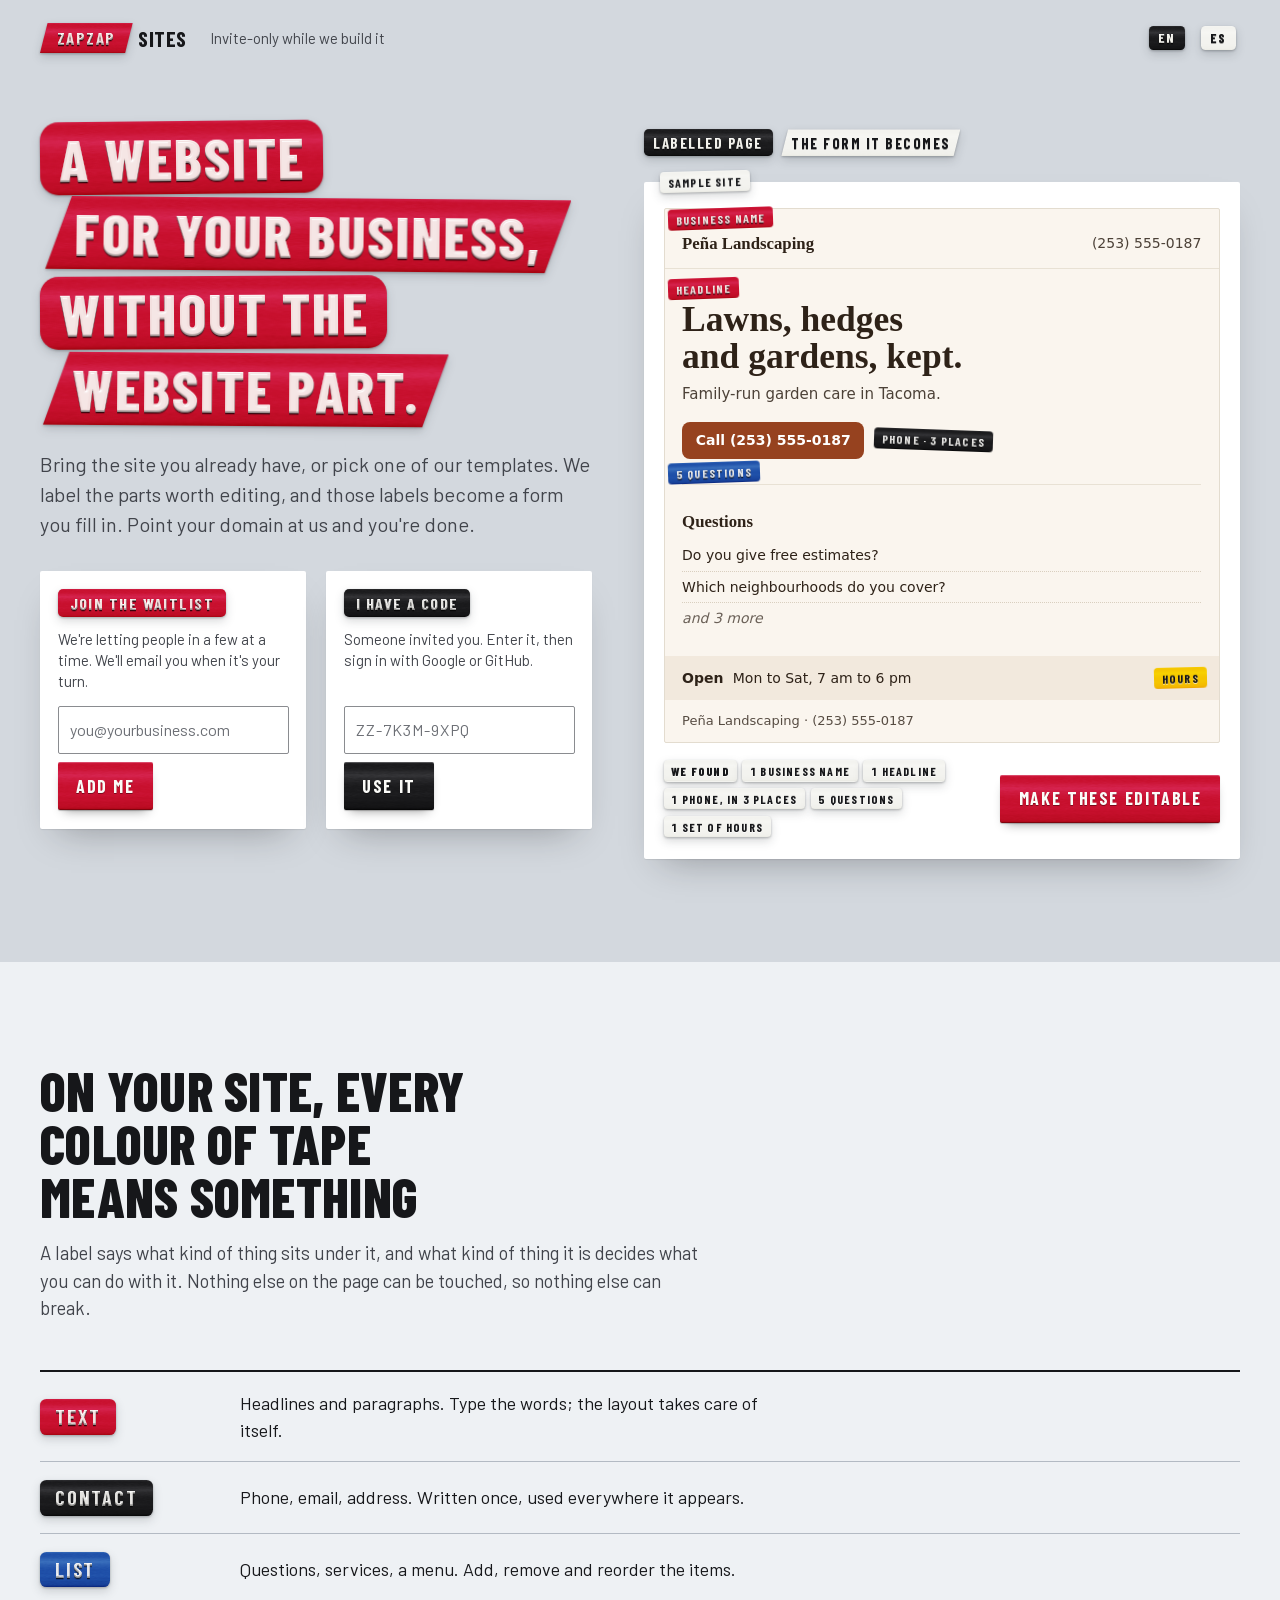
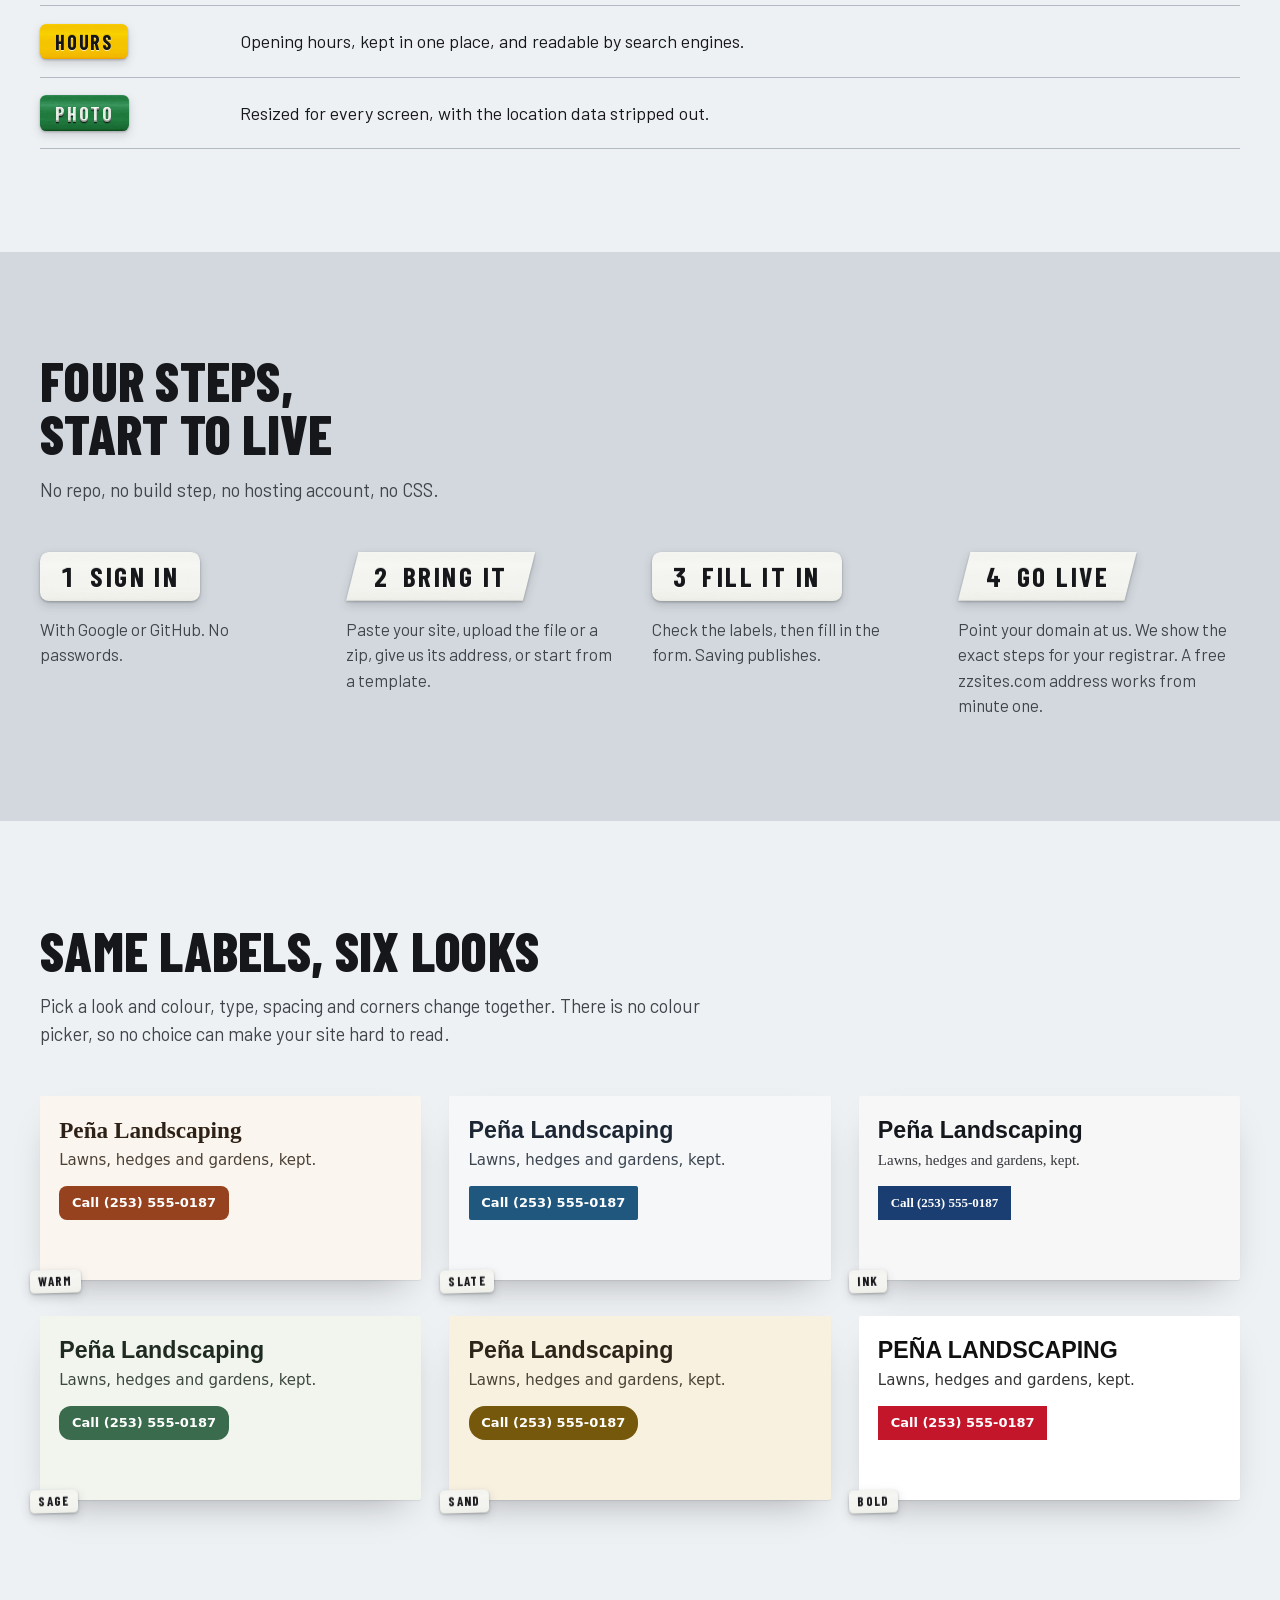
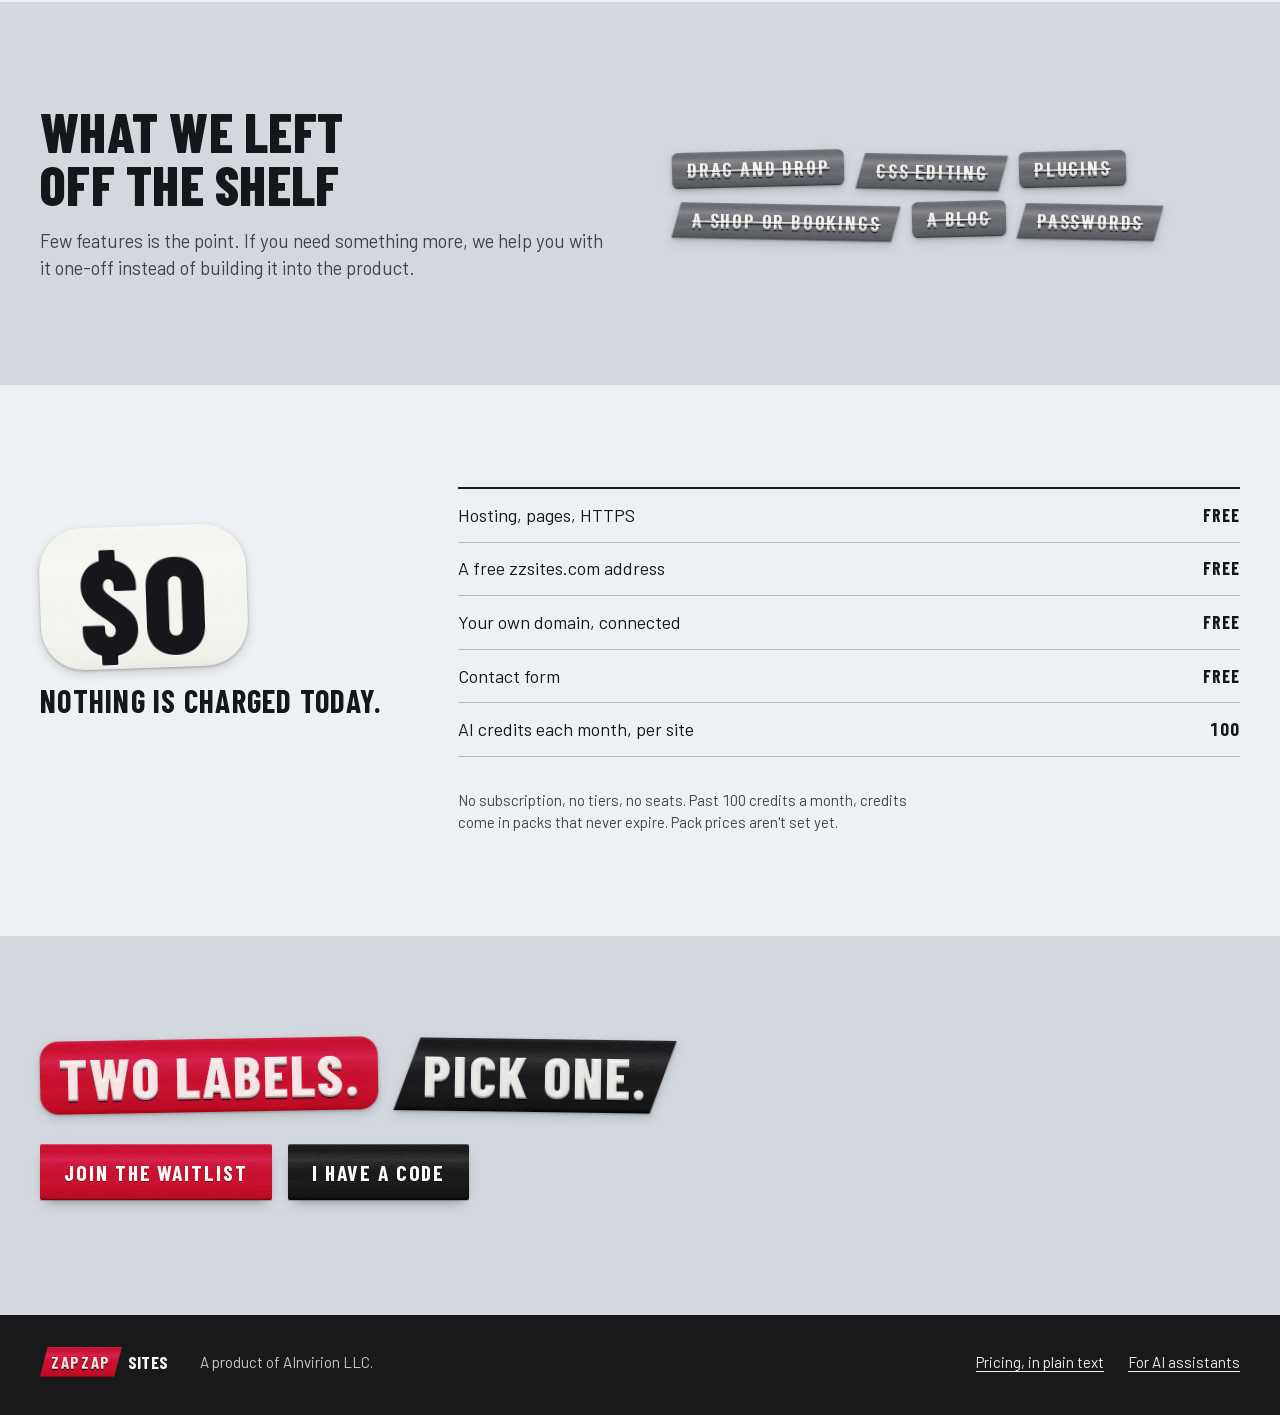
==== mockups/landing/02-labelled/index.html @ fea454f4 "Add ZapZapSites landing mockups and design docs" ====
<!doctype html>
<html lang="en">
<head>
<meta charset="utf-8">
<meta name="viewport" content="width=device-width, initial-scale=1">
<title>ZapZapSites · A website for your business</title>
<meta name="description" content="A dead-simple hosted website builder for small businesses. Bring your site or pick a template; the parts worth editing get a label and become a form. Invite-only while we build it.">
<meta name="theme-color" content="#d3d8de">
<link rel="icon" href="data:image/svg+xml,%3Csvg xmlns='http://www.w3.org/2000/svg' viewBox='0 0 32 32'%3E%3Cpath d='M4 9h26l-3 14H1z' fill='%23C8102E'/%3E%3Cpath d='M8 13h14M8 18h9' stroke='%23fff' stroke-width='2.4'/%3E%3C/svg%3E">
<link rel="preload" href="fonts/barlow-condensed-700.woff2?v=20260923" as="font" type="font/woff2" crossorigin>
<link rel="preload" href="fonts/barlow-400.woff2?v=20260923" as="font" type="font/woff2" crossorigin>
<link rel="stylesheet" href="style.css?v=20260923">
</head>
<body>

<svg width="0" height="0" style="position:absolute" aria-hidden="true" focusable="false">
  <filter id="emboss" x="-10%" y="-30%" width="120%" height="160%" color-interpolation-filters="sRGB">
    <feGaussianBlur in="SourceAlpha" stdDeviation="1" result="soft"/>
    <feSpecularLighting in="soft" surfaceScale="4" specularConstant="1.1" specularExponent="16" lighting-color="#ffffff" result="spec">
      <feDistantLight azimuth="250" elevation="38"/>
    </feSpecularLighting>
    <feComposite in="spec" in2="SourceAlpha" operator="in" result="lit"/>
    <feOffset in="SourceAlpha" dy="-1.6" result="up"/>
    <feComposite in="SourceAlpha" in2="up" operator="out" result="lowEdge"/>
    <feGaussianBlur in="lowEdge" stdDeviation="0.45" result="lowSoft"/>
    <feFlood flood-color="#000000" flood-opacity="0.38"/>
    <feComposite in2="lowSoft" operator="in" result="shade"/>
    <feOffset in="SourceAlpha" dy="1.3" result="down"/>
    <feComposite in="SourceAlpha" in2="down" operator="out" result="topEdge"/>
    <feFlood flood-color="#ffffff" flood-opacity="0.75"/>
    <feComposite in2="topEdge" operator="in" result="rim"/>
    <feOffset in="SourceAlpha" dy="1.4" result="drop"/>
    <feGaussianBlur in="drop" stdDeviation="0.5" result="dropSoft"/>
    <feFlood flood-color="#000000" flood-opacity="0.5"/>
    <feComposite in2="dropSoft" operator="in" result="under"/>
    <feMerge><feMergeNode in="under"/><feMergeNode in="SourceGraphic"/><feMergeNode in="shade"/><feMergeNode in="rim"/><feMergeNode in="lit"/></feMerge>
  </filter>
  <filter id="emboss-sm" x="-10%" y="-30%" width="120%" height="160%" color-interpolation-filters="sRGB">
    <feOffset in="SourceAlpha" dy="-0.8" result="up"/>
    <feComposite in="SourceAlpha" in2="up" operator="out" result="lowEdge"/>
    <feFlood flood-color="#000000" flood-opacity="0.35"/>
    <feComposite in2="lowEdge" operator="in" result="shade"/>
    <feOffset in="SourceAlpha" dy="0.7" result="down"/>
    <feComposite in="SourceAlpha" in2="down" operator="out" result="topEdge"/>
    <feFlood flood-color="#ffffff" flood-opacity="0.7"/>
    <feComposite in2="topEdge" operator="in" result="rim"/>
    <feOffset in="SourceAlpha" dy="0.9" result="drop"/>
    <feFlood flood-color="#000000" flood-opacity="0.45"/>
    <feComposite in2="drop" operator="in" result="under"/>
    <feMerge><feMergeNode in="under"/><feMergeNode in="SourceGraphic"/><feMergeNode in="shade"/><feMergeNode in="rim"/></feMerge>
  </filter>
</svg>

<a class="skip" href="#act" data-i18n="skip">Skip to sign-up</a>

<header class="top">
  <div class="wrap top__in">
    <a class="brand" href="/" aria-label="ZapZapSites, home"><span class="tape tape--red tape--cut brand__tape"><span class="tape__b"><span class="tape__i">ZapZap</span></span></span><span class="brand__rest">Sites</span></a>
    <p class="top__note" data-i18n="topNote">Invite-only while we build it</p>
    <nav class="lang" aria-label="Language">
      <a href="?lang=en" lang="en" data-lang="en" aria-current="true"><span class="tape tape--sm"><span class="tape__b"><span class="tape__i">EN</span></span></span></a>
      <a href="?lang=es" lang="es" data-lang="es"><span class="tape tape--sm"><span class="tape__b"><span class="tape__i">ES</span></span></span></a>
    </nav>
  </div>
</header>

<main>

<!-- ================= First viewport ================= -->
<section class="hero wrap" aria-labelledby="h1">
  <div class="hero__words">
    <h1 id="h1" class="h1" data-i18n-lines="h1">
      <span class="tape tape--red tape--xl"><span class="tape__b"><span class="tape__i">A website</span></span></span>
      <span class="tape tape--red tape--xl tape--cut"><span class="tape__b"><span class="tape__i">for your business,</span></span></span>
      <span class="tape tape--red tape--xl"><span class="tape__b"><span class="tape__i">without the</span></span></span>
      <span class="tape tape--red tape--xl tape--cut"><span class="tape__b"><span class="tape__i">website part.</span></span></span>
    </h1>
    <p class="lede" data-i18n="lede">Bring the site you already have, or pick one of our templates. We label the parts worth editing, and those labels become a form you fill in. Point your domain at us and you're done.</p>

    <div class="act" id="act">
      <form class="act__one" id="waitlist" action="/waitlist" method="post">
        <h2 class="act__h"><span class="tape tape--red"><span class="tape__b"><span class="tape__i" data-i18n="aWait">Join the waitlist</span></span></span></h2>
        <p class="act__p" data-i18n="aWaitP">We're letting people in a few at a time. We'll email you when it's your turn.</p>
        <label class="visually-hidden" for="w-email" data-i18n="email">Email</label>
        <div class="act__row">
          <input id="w-email" name="email" type="email" required autocomplete="email" placeholder="you@yourbusiness.com" data-i18n-ph="phEmail">
          <button type="submit" class="press press--red" data-i18n="aWaitB">Add me</button>
        </div>
        <div class="hp" aria-hidden="true"><label>Website <input name="website" tabindex="-1" autocomplete="off"></label></div>
      </form>

      <form class="act__one" action="/join" method="get">
        <h2 class="act__h"><span class="tape tape--black"><span class="tape__b"><span class="tape__i" data-i18n="aCode">I have a code</span></span></span></h2>
        <p class="act__p" data-i18n="aCodeP">Someone invited you. Enter it, then sign in with Google or GitHub.</p>
        <label class="visually-hidden" for="c-code" data-i18n="code">Invite code</label>
        <div class="act__row">
          <input id="c-code" name="code" required autocomplete="off" autocapitalize="characters" spellcheck="false" placeholder="ZZ-7K3M-9XPQ" pattern="[Zz]{2}-?[A-Za-z0-9]{4}-?[A-Za-z0-9]{4}" class="code-in">
          <button type="submit" class="press press--black" data-i18n="aCodeB">Use it</button>
        </div>
      </form>
    </div>
  </div>

  <!-- the bench: a labelled printout that flips into its form -->
  <div class="bench" aria-labelledby="bench-h">
    <h2 id="bench-h" class="visually-hidden" data-i18n="benchH">A sample site, labelled</h2>

    <input class="view-in" type="radio" name="view" id="v-labels" checked>
    <input class="view-in" type="radio" name="view" id="v-form">
    <div class="switch" role="presentation">
      <label for="v-labels" class="switch__opt"><span class="tape tape--sm"><span class="tape__b"><span class="tape__i" data-i18n="vLabels">Labelled page</span></span></span></label>
      <label for="v-form" class="switch__opt"><span class="tape tape--sm tape--cut"><span class="tape__b"><span class="tape__i" data-i18n="vForm">The form it becomes</span></span></span></label>
    </div>

    <div class="frame">
      <!-- view 1: the printout with tape on it -->
      <div class="print" id="print">
        <span class="tape tape--white tape--sm sheet-tag"><span class="tape__b"><span class="tape__i" data-i18n="sample">Sample site</span></span></span>
        <div class="ps">
          <div class="ps__nav">
            <span class="ps__name lab"><span data-show="name">Peña Landscaping</span><span class="tape tape--red tape--sm lab__t"><span class="tape__b"><span class="tape__i" data-i18n="tName">Business name</span></span></span></span>
            <span class="ps__tel" data-show="phone">(253) 555-0187</span>
          </div>
          <div class="ps__hero">
            <p class="ps__h lab"><span data-show="headline">Lawns, hedges and gardens, kept.</span><span class="tape tape--red tape--sm lab__t"><span class="tape__b"><span class="tape__i" data-i18n="tHeadline">Headline</span></span></span></p>
            <p class="ps__p" data-i18n="psP">Family-run garden care in Tacoma.</p>
            <span class="ps__btn lab"><span data-i18n="psCall">Call</span> <span data-show="phone">(253) 555-0187</span><span class="tape tape--black tape--sm lab__t lab__t--r"><span class="tape__b"><span class="tape__i" data-i18n="tPhone">Phone · 3 places</span></span></span></span>
          </div>
          <div class="ps__faq lab">
            <span class="tape tape--blue tape--sm lab__t"><span class="tape__b"><span class="tape__i" data-i18n="tFaq">5 questions</span></span></span>
            <p class="ps__faqh" data-i18n="psFaqH">Questions</p>
            <ul>
              <li data-i18n="q1">Do you give free estimates?</li>
              <li data-i18n="q2">Which neighbourhoods do you cover?</li>
              <li class="ps__more" data-i18n="qMore">and 3 more</li>
            </ul>
          </div>
          <div class="ps__hours lab">
            <span class="tape tape--yellow tape--sm lab__t"><span class="tape__b"><span class="tape__i" data-i18n="tHours">Hours</span></span></span>
            <span data-i18n="psOpen">Open</span> <span data-show="hours">Mon to Sat, 7 am to 6 pm</span>
          </div>
          <div class="ps__foot"><span data-show="name">Peña Landscaping</span> · <span data-show="phone">(253) 555-0187</span></div>
        </div>

        <div class="found">
          <p class="found__row" aria-label="What we found">
            <span class="tape tape--white tape--sm"><span class="tape__b"><span class="tape__i" data-i18n="fFound">We found</span></span></span>
            <span class="tape tape--white tape--sm"><span class="tape__b"><span class="tape__i" data-i18n="f1">1 business name</span></span></span>
            <span class="tape tape--white tape--sm"><span class="tape__b"><span class="tape__i" data-i18n="f2">1 headline</span></span></span>
            <span class="tape tape--white tape--sm"><span class="tape__b"><span class="tape__i" data-i18n="f3">1 phone, in 3 places</span></span></span>
            <span class="tape tape--white tape--sm"><span class="tape__b"><span class="tape__i" data-i18n="f4">5 questions</span></span></span>
            <span class="tape tape--white tape--sm"><span class="tape__b"><span class="tape__i" data-i18n="f5">1 set of hours</span></span></span>
          </p>
          <label for="v-form" class="press press--red found__go" data-i18n="foundGo">Make these editable</label>
        </div>
      </div>

      <!-- view 2: the same labels, lined up as a form -->
      <div class="form-view" id="form-view">
        <span class="tape tape--white tape--sm sheet-tag"><span class="tape__b"><span class="tape__i" data-i18n="sampleForm">The form, built from the labels</span></span></span>
        <div class="fv">
          <div class="fv__f"><label for="e-name"><span class="tape tape--red tape--sm"><span class="tape__b"><span class="tape__i" data-i18n="tName">Business name</span></span></span></label><input id="e-name" data-field="name" value="Peña Landscaping" maxlength="48"></div>
          <div class="fv__f"><label for="e-headline"><span class="tape tape--red tape--sm"><span class="tape__b"><span class="tape__i" data-i18n="tHeadline">Headline</span></span></span></label><input id="e-headline" data-field="headline" value="Lawns, hedges and gardens, kept." maxlength="80"></div>
          <div class="fv__f"><label for="e-phone"><span class="tape tape--black tape--sm"><span class="tape__b"><span class="tape__i" data-i18n="tPhone">Phone · 3 places</span></span></span></label><input id="e-phone" data-field="phone" value="(253) 555-0187" inputmode="tel" maxlength="24"><p class="fv__hint" data-i18n="hPhone">Change it once; all three places update.</p></div>
          <div class="fv__f"><label for="e-hours"><span class="tape tape--yellow tape--sm"><span class="tape__b"><span class="tape__i" data-i18n="tHours">Hours</span></span></span></label><input id="e-hours" data-field="hours" value="Mon to Sat, 7 am to 6 pm" maxlength="40"></div>
          <div class="fv__f fv__f--list">
            <p class="fv__lh"><span class="tape tape--blue tape--sm"><span class="tape__b"><span class="tape__i" data-i18n="tFaq">5 questions</span></span></span></p>
            <ol class="fv__list">
              <li data-i18n="q1">Do you give free estimates?</li>
              <li data-i18n="q2">Which neighbourhoods do you cover?</li>
              <li data-i18n="q3">Do you haul away green waste?</li>
              <li data-i18n="q4">Can I book a one-off cleanup?</li>
              <li data-i18n="q5">Are you insured?</li>
            </ol>
            <p class="fv__hint" data-i18n="hList">Add, remove or reorder. The layout stays put.</p>
          </div>
          <p class="fv__save"><span class="press press--red press--static" data-i18n="save">Save is publish</span> <span data-i18n="saveNote">Undo is always there.</span></p>
        </div>
      </div>
    </div>
  </div>
</section>

<!-- ================= The colours ================= -->
<section class="band band--paper" aria-labelledby="h-colours">
  <div class="wrap">
    <h2 id="h-colours" class="h2" data-i18n="coloursH">On your site, every colour of tape means something</h2>
    <p class="p2" data-i18n="coloursP">A label says what kind of thing sits under it, and what kind of thing it is decides what you can do with it. Nothing else on the page can be touched, so nothing else can break.</p>
    <ul class="kinds">
      <li class="kind"><span class="tape tape--red"><span class="tape__b"><span class="tape__i" data-i18n="kText">Text</span></span></span><p data-i18n="kTextP">Headlines and paragraphs. Type the words; the layout takes care of itself.</p></li>
      <li class="kind"><span class="tape tape--black"><span class="tape__b"><span class="tape__i" data-i18n="kContact">Contact</span></span></span><p data-i18n="kContactP">Phone, email, address. Written once, used everywhere it appears.</p></li>
      <li class="kind"><span class="tape tape--blue"><span class="tape__b"><span class="tape__i" data-i18n="kList">List</span></span></span><p data-i18n="kListP">Questions, services, a menu. Add, remove and reorder the items.</p></li>
      <li class="kind"><span class="tape tape--yellow"><span class="tape__b"><span class="tape__i" data-i18n="kHours">Hours</span></span></span><p data-i18n="kHoursP">Opening hours, kept in one place, and readable by search engines.</p></li>
      <li class="kind"><span class="tape tape--green"><span class="tape__b"><span class="tape__i" data-i18n="kPhoto">Photo</span></span></span><p data-i18n="kPhotoP">Resized for every screen, with the location data stripped out.</p></li>
    </ul>
  </div>
</section>

<!-- ================= Four steps ================= -->
<section class="band" aria-labelledby="h-steps">
  <div class="wrap">
    <h2 id="h-steps" class="h2" data-i18n="stepsH">Four steps, start to live</h2>
    <p class="p2" data-i18n="stepsP">No repo, no build step, no hosting account, no CSS.</p>
    <ol class="steps">
      <li class="step"><span class="tape tape--white tape--lg"><span class="tape__b"><span class="tape__i"><span class="step__n">1</span> <span data-i18n="s1t">Sign in</span></span></span></span><p data-i18n="s1">With Google or GitHub. No passwords.</p></li>
      <li class="step"><span class="tape tape--white tape--lg tape--cut"><span class="tape__b"><span class="tape__i"><span class="step__n">2</span> <span data-i18n="s2t">Bring it</span></span></span></span><p data-i18n="s2">Paste your site, upload the file or a zip, give us its address, or start from a template.</p></li>
      <li class="step"><span class="tape tape--white tape--lg"><span class="tape__b"><span class="tape__i"><span class="step__n">3</span> <span data-i18n="s3t">Fill it in</span></span></span></span><p data-i18n="s3">Check the labels, then fill in the form. Saving publishes.</p></li>
      <li class="step"><span class="tape tape--white tape--lg tape--cut"><span class="tape__b"><span class="tape__i"><span class="step__n">4</span> <span data-i18n="s4t">Go live</span></span></span></span><p data-i18n="s4">Point your domain at us. We show the exact steps for your registrar. A free zzsites.com address works from minute one.</p></li>
    </ol>
  </div>
</section>

<!-- ================= Six looks ================= -->
<section class="band band--paper" aria-labelledby="h-looks">
  <div class="wrap">
    <h2 id="h-looks" class="h2" data-i18n="looksH">Same labels, six looks</h2>
    <p class="p2" data-i18n="looksP">Pick a look and colour, type, spacing and corners change together. There is no colour picker, so no choice can make your site hard to read.</p>
    <ul class="looks">
      <li class="look"><div class="mini site--warm"><p class="mini__h" data-show="name">Peña Landscaping</p><p class="mini__p" data-show="headline">Lawns, hedges and gardens, kept.</p><span class="mini__btn"><span data-i18n="psCall">Call</span> <span data-show="phone">(253) 555-0187</span></span></div><span class="tape tape--white tape--sm look__t"><span class="tape__b"><span class="tape__i">Warm</span></span></span></li>
      <li class="look"><div class="mini site--slate"><p class="mini__h" data-show="name">Peña Landscaping</p><p class="mini__p" data-show="headline">Lawns, hedges and gardens, kept.</p><span class="mini__btn"><span data-i18n="psCall">Call</span> <span data-show="phone">(253) 555-0187</span></span></div><span class="tape tape--white tape--sm look__t"><span class="tape__b"><span class="tape__i">Slate</span></span></span></li>
      <li class="look"><div class="mini site--ink"><p class="mini__h" data-show="name">Peña Landscaping</p><p class="mini__p" data-show="headline">Lawns, hedges and gardens, kept.</p><span class="mini__btn"><span data-i18n="psCall">Call</span> <span data-show="phone">(253) 555-0187</span></span></div><span class="tape tape--white tape--sm look__t"><span class="tape__b"><span class="tape__i">Ink</span></span></span></li>
      <li class="look"><div class="mini site--sage"><p class="mini__h" data-show="name">Peña Landscaping</p><p class="mini__p" data-show="headline">Lawns, hedges and gardens, kept.</p><span class="mini__btn"><span data-i18n="psCall">Call</span> <span data-show="phone">(253) 555-0187</span></span></div><span class="tape tape--white tape--sm look__t"><span class="tape__b"><span class="tape__i">Sage</span></span></span></li>
      <li class="look"><div class="mini site--sand"><p class="mini__h" data-show="name">Peña Landscaping</p><p class="mini__p" data-show="headline">Lawns, hedges and gardens, kept.</p><span class="mini__btn"><span data-i18n="psCall">Call</span> <span data-show="phone">(253) 555-0187</span></span></div><span class="tape tape--white tape--sm look__t"><span class="tape__b"><span class="tape__i">Sand</span></span></span></li>
      <li class="look"><div class="mini site--bold"><p class="mini__h" data-show="name">Peña Landscaping</p><p class="mini__p" data-show="headline">Lawns, hedges and gardens, kept.</p><span class="mini__btn"><span data-i18n="psCall">Call</span> <span data-show="phone">(253) 555-0187</span></span></div><span class="tape tape--white tape--sm look__t"><span class="tape__b"><span class="tape__i">Bold</span></span></span></li>
    </ul>
  </div>
</section>

<!-- ================= Left off ================= -->
<section class="band" aria-labelledby="h-off">
  <div class="wrap off">
    <div>
      <h2 id="h-off" class="h2" data-i18n="offH">What we left off the shelf</h2>
      <p class="p2" data-i18n="offP">Few features is the point. If you need something more, we help you with it one-off instead of building it into the product.</p>
    </div>
    <ul class="peeled" aria-label="Not included">
      <li><span class="tape tape--dull"><span class="tape__b"><span class="tape__i" data-i18n="o1">Drag and drop</span></span></span></li>
      <li><span class="tape tape--dull tape--cut"><span class="tape__b"><span class="tape__i" data-i18n="o2">CSS editing</span></span></span></li>
      <li><span class="tape tape--dull"><span class="tape__b"><span class="tape__i" data-i18n="o3">Plugins</span></span></span></li>
      <li><span class="tape tape--dull tape--cut"><span class="tape__b"><span class="tape__i" data-i18n="o4">A shop or bookings</span></span></span></li>
      <li><span class="tape tape--dull"><span class="tape__b"><span class="tape__i" data-i18n="o5">A blog</span></span></span></li>
      <li><span class="tape tape--dull tape--cut"><span class="tape__b"><span class="tape__i" data-i18n="o6">Passwords</span></span></span></li>
    </ul>
  </div>
</section>

<!-- ================= Price ================= -->
<section class="band band--paper" aria-labelledby="h-price">
  <div class="wrap price">
    <div class="price__tag">
      <h2 id="h-price" class="visually-hidden" data-i18n="priceH">Price</h2>
      <span class="tape tape--white tape--price"><span class="tape__b"><span class="tape__i">$0</span></span></span>
      <p class="price__lead" data-i18n="priceLead">Nothing is charged today.</p>
    </div>
    <dl class="price__list">
      <div><dt data-i18n="pr1">Hosting, pages, HTTPS</dt><dd data-i18n="free">Free</dd></div>
      <div><dt data-i18n="pr2">A free zzsites.com address</dt><dd data-i18n="free">Free</dd></div>
      <div><dt data-i18n="pr3">Your own domain, connected</dt><dd data-i18n="free">Free</dd></div>
      <div><dt data-i18n="pr4">Contact form</dt><dd data-i18n="free">Free</dd></div>
      <div><dt data-i18n="pr5">AI credits each month, per site</dt><dd>100</dd></div>
    </dl>
    <p class="price__fine" data-i18n="priceFine">No subscription, no tiers, no seats. Past 100 credits a month, credits come in packs that never expire. Pack prices aren't set yet.</p>
  </div>
</section>

<!-- ================= Close ================= -->
<section class="band close" aria-labelledby="h-close">
  <div class="wrap">
    <h2 id="h-close" class="close__h" data-i18n-lines="closeH"><span class="tape tape--red tape--xl"><span class="tape__b"><span class="tape__i">Two labels.</span></span></span> <span class="tape tape--black tape--xl tape--cut"><span class="tape__b"><span class="tape__i">Pick one.</span></span></span></h2>
    <p class="close__links">
      <a class="press press--red" href="#w-email" data-i18n="aWait">Join the waitlist</a>
      <a class="press press--black" href="#c-code" data-i18n="aCode">I have a code</a>
    </p>
  </div>
</section>

</main>

<footer class="foot">
  <div class="wrap foot__in">
    <p class="brand brand--foot"><span class="tape tape--red tape--cut tape--sm brand__tape"><span class="tape__b"><span class="tape__i">ZapZap</span></span></span><span class="brand__rest">Sites</span></p>
    <p data-i18n="foot">A product of AInvirion LLC.</p>
    <p class="foot__links"><a href="/pricing.md" data-i18n="fPricing">Pricing, in plain text</a><a href="/llms.txt" data-i18n="fLlms">For AI assistants</a></p>
  </div>
</footer>

<script src="app.js?v=20260923" defer></script>
</body>
</html>
---- mockups/landing/02-labelled/style.css ----
/* ZapZapSites landing, mockup 02: Labelled. */

@font-face { font-family: "Barlow"; src: url("fonts/barlow-400.woff2?v=20260923") format("woff2"); font-weight: 400; font-display: swap; }
@font-face { font-family: "Barlow"; src: url("fonts/barlow-500.woff2?v=20260923") format("woff2"); font-weight: 500; font-display: swap; }
@font-face { font-family: "Barlow"; src: url("fonts/barlow-600.woff2?v=20260923") format("woff2"); font-weight: 600; font-display: swap; }
@font-face { font-family: "Barlow"; src: url("fonts/barlow-700.woff2?v=20260923") format("woff2"); font-weight: 700; font-display: swap; }
@font-face { font-family: "Barlow Condensed"; src: url("fonts/barlow-condensed-600.woff2?v=20260923") format("woff2"); font-weight: 600; font-display: swap; }
@font-face { font-family: "Barlow Condensed"; src: url("fonts/barlow-condensed-700.woff2?v=20260923") format("woff2"); font-weight: 700; font-display: swap; }
@font-face { font-family: "Barlow Condensed"; src: url("fonts/barlow-condensed-800.woff2?v=20260923") format("woff2"); font-weight: 800; font-display: swap; }

:root {
  /* the bench and the paper */
  --bench: #d3d8de;
  --bench-2: #c8ced6;
  --paper: #ffffff;
  --ink: #16171a;
  --ink-2: #41444b;
  --ink-3: #5c6068;
  --rule: #b3bac3;

  /* tape: the colour is the region type */
  --t-red: #c8102e;
  --t-black: #1a1a1c;
  --t-blue: #1e4fa8;
  --t-green: #1f7a3e;
  --t-yellow: #f5c400;
  --t-dull: #686a6f;
  --t-white: #f3f3ef;

  --read: "Barlow", "Helvetica Neue", Arial, sans-serif;
  --tape-font: "Barlow Condensed", "Arial Narrow", "Helvetica Neue", sans-serif;

  --gutter: clamp(1rem, 3.2vw, 2.5rem);
  --max: 80rem;
  --ease: cubic-bezier(.16, 1, .3, 1);

  --lift: 0 1px 1px rgba(22, 23, 26, .08), 0 18px 36px -18px rgba(22, 23, 26, .35);
}

*, *::before, *::after { box-sizing: border-box; }
html { -webkit-text-size-adjust: 100%; scroll-behavior: smooth; scroll-padding-top: 1rem; }
body {
  margin: 0; background: var(--bench); color: var(--ink);
  font-family: var(--read); font-size: 1.0625rem; line-height: 1.5;
  font-variant-numeric: tabular-nums; -webkit-font-smoothing: antialiased;
}
h1, h2, h3, p, ul, ol, dl, dd { margin: 0; }
ul, ol { padding: 0; list-style: none; }
a { color: var(--t-blue); text-underline-offset: .2em; }
::selection { background: var(--t-red); color: #fff; }
:focus-visible { outline: 3px solid var(--t-blue); outline-offset: 3px; }
input, button { font: inherit; color: inherit; }

.visually-hidden, .hp {
  position: absolute !important; width: 1px; height: 1px; overflow: hidden;
  clip: rect(0 0 0 0); clip-path: inset(50%); white-space: nowrap;
}
.skip { position: absolute; left: 1rem; top: -4rem; z-index: 10; background: var(--t-black); color: #fff; padding: .6rem 1rem; }
.skip:focus { top: 1rem; }
.wrap { max-width: var(--max); margin: 0 auto; padding: 0 var(--gutter); }

/* ---------------- the tape ----------------
   .tape carries the shadow (so an angled cut keeps its depth),
   .tape__b is the vinyl body, .tape__i the raised lettering. */
.tape {
  --t: var(--t-red);
  --t-ink: #f3f2ec;
  --t-ink: color-mix(in srgb, var(--t) 10%, #f8f7f3);
  display: inline-block; vertical-align: middle;
  font-family: var(--tape-font); font-weight: 700;
  text-transform: uppercase; letter-spacing: .09em; line-height: 1;
  white-space: nowrap;
  filter: drop-shadow(0 1px 1px rgba(20, 24, 30, .28)) drop-shadow(0 4px 5px rgba(20, 24, 30, .16));
}
.tape__b {
  display: block;
  padding: .42em .75em .36em;
  background-color: var(--t);
  background-image: url("img/tape.png?v=20260923");
  background-size: auto 100%;
  background-repeat: repeat-x;
  background-blend-mode: soft-light;
  border-radius: .32em;             /* the rounded cutter */
}
.tape__i {
  display: inline-block; color: var(--t-ink);
  text-shadow: 0 1px 0 rgba(0, 0, 0, .35);  /* fallback relief where SVG filters on HTML are unsupported */
  filter: url("#emboss");
}
.tape--cut .tape__b { border-radius: 0; clip-path: polygon(.45em 0, 100% 0, calc(100% - .45em) 100%, 0 100%); padding-left: 1em; padding-right: 1em; }
.tape--red { --t: var(--t-red); }
.tape--black { --t: var(--t-black); }
.tape--blue { --t: var(--t-blue); }
.tape--green { --t: var(--t-green); }
.tape--yellow { --t: var(--t-yellow); --t-ink: #141414; }
.tape--white { --t: var(--t-white); --t-ink: #16171a; }
.tape--sm .tape__i { filter: url("#emboss-sm"); }
.tape--yellow .tape__i, .tape--white .tape__i { filter: none; text-shadow: 0 1px 0 rgba(255, 255, 255, .7), 0 -1px 0 rgba(0, 0, 0, .12); }
.lang a .tape .tape__i { filter: none; }
.lang a[aria-current="true"] .tape .tape__i, .switch__opt .tape .tape__i { filter: url("#emboss-sm"); }
.switch__opt .tape--white .tape__i { filter: none; }
.tape--dull { --t: var(--t-dull); --t-ink: #f2f2ef; }
.tape--sm { font-size: .75rem; letter-spacing: .1em; }
.tape--sm .tape__b { padding: .42em .65em .36em; }
.tape--lg { font-size: clamp(1.25rem, 1rem + .9vw, 1.75rem); }
.tape--xl { font-size: clamp(2rem, .9rem + 3.4vw, 3.9rem); font-weight: 800; letter-spacing: .035em; }
.tape--xl .tape__b { padding: .16em .32em .1em; }
.tape--xl.tape--cut .tape__b { padding-left: .5em; padding-right: .5em; }

/* pressing inverts the tape: one rule per state */
.press {
  display: inline-flex; align-items: center; justify-content: center; gap: .5em;
  min-height: 3rem; padding: .55rem 1.15rem;
  border: 0; border-radius: 2px; cursor: pointer; text-decoration: none;
  font-family: var(--tape-font); font-weight: 700; font-size: 1.125rem;
  text-transform: uppercase; letter-spacing: .09em;
  color: #fbfbf8; text-shadow: 0 1px 0 rgba(0, 0, 0, .38);
  box-shadow: inset 0 1px 0 rgba(255, 255, 255, .2), inset 0 -1px 0 rgba(0, 0, 0, .25), 0 1px 1px rgba(0, 0, 0, .22), 0 6px 12px -6px rgba(0, 0, 0, .45);
  transition: transform .15s var(--ease), box-shadow .15s var(--ease), background-color .15s var(--ease), color .15s var(--ease);
}
.press { background-image: url("img/tape.png?v=20260923"); background-size: auto 100%; background-blend-mode: soft-light; }
.press--red { background-color: var(--t-red); }
.press--black { background-color: var(--t-black); }
.press:hover { transform: translateY(-1px); box-shadow: inset 0 1px 0 rgba(255, 255, 255, .2), inset 0 -1px 0 rgba(0, 0, 0, .25), 0 1px 1px rgba(0, 0, 0, .22), 0 10px 16px -8px rgba(0, 0, 0, .5); }
.press:active { transform: translateY(1px); background-color: var(--t-white); color: var(--ink); text-shadow: none; }
.press:active.press--red { color: var(--t-red); }
.press[disabled] { background-color: var(--t-dull); cursor: progress; transform: none; }
.press--static { cursor: default; min-height: 0; padding: .4rem .8rem; font-size: .875rem; }
.press--static:hover { transform: none; }

/* ---------------- header ---------------- */
.top { padding: 1rem 0; }
.top__in { display: flex; align-items: center; gap: 1.5rem; }
.brand { display: inline-flex; align-items: center; gap: .35rem; text-decoration: none; color: var(--ink); }
.brand__tape { font-size: 1.05rem; }
.brand__rest { font-family: var(--tape-font); font-weight: 700; font-size: 1.35rem; letter-spacing: .02em; text-transform: uppercase; }
.top__note { flex: 1; color: var(--ink-2); font-size: .9375rem; }
.lang { display: flex; gap: .45rem; }
.lang a { display: inline-grid; place-items: center; min-width: 2.75rem; min-height: 2.75rem; text-decoration: none; border-radius: 3px; }
.lang a .tape { --t: var(--t-white); --t-ink: var(--ink); font-size: .875rem; transition: transform .15s var(--ease); }
.lang a[aria-current="true"] .tape { --t: var(--t-black); --t-ink: #f3f2ec; }
.lang a:hover .tape { transform: translateY(-1px); }
.lang a:active .tape { --t: var(--t-black); --t-ink: #f3f2ec; }
.lang a[aria-current="true"]:active .tape { --t: var(--t-white); --t-ink: var(--ink); }

/* ---------------- hero ---------------- */
.hero {
  display: grid; grid-template-columns: minmax(0, 1fr) minmax(0, 1.08fr);
  gap: clamp(2rem, 4vw, 4rem); align-items: start;
  padding-top: clamp(1.5rem, 3.5vw, 3rem); padding-bottom: clamp(4rem, 8vw, 7rem);
}
.h1 { display: flex; flex-direction: column; align-items: flex-start; gap: .28rem; }
.h1 .tape:nth-child(1) { transform: rotate(-.6deg); }
.h1 .tape:nth-child(2) { transform: rotate(.5deg) translateX(.35rem); }
.h1 .tape:nth-child(3) { transform: rotate(-.3deg); }
.h1 .tape:nth-child(4) { transform: rotate(.4deg) translateX(.2rem); }
.lede { margin-top: 1.5rem; max-width: 46ch; color: var(--ink-2); font-size: clamp(1.0625rem, 1rem + .3vw, 1.25rem); }

.act { margin-top: 2rem; display: grid; grid-template-columns: 1fr 1fr; gap: 1.25rem; }
.act__one { background: var(--paper); padding: 1.1rem 1.1rem 1.2rem; border-radius: 2px; box-shadow: var(--lift); display: flex; flex-direction: column; }
.act__h { font-size: 1rem; line-height: 1; }
.act__p { margin-top: .7rem; color: var(--ink-2); font-size: .9375rem; line-height: 1.4; flex: 1; }
.act__row { margin-top: .9rem; display: flex; flex-wrap: wrap; gap: .5rem; }
.act__row input {
  flex: 1 1 9rem; min-width: 0; min-height: 3rem; padding: .5rem .7rem;
  border: 1.5px solid #8a8c90; border-radius: 2px; background: #fff; font-size: 1rem;
}
.act__row input::placeholder { color: #6b6e74; }
.act__row input:hover { border-color: var(--ink); }
.act__row input:focus { outline: 3px solid var(--t-blue); outline-offset: 1px; border-color: var(--ink); }
.act__row input:user-invalid { border-color: var(--t-red); }
.act__row .press { flex: none; }
.code-in { text-transform: uppercase; letter-spacing: .06em; }
.code-in::placeholder { text-transform: none; }

/* the bench */
.bench { position: relative; }
.view-in { position: absolute; opacity: 0; pointer-events: none; width: 1px; height: 1px; }
.switch { display: flex; gap: .55rem; margin-bottom: 1.1rem; flex-wrap: wrap; align-items: center; }
.switch__opt { cursor: pointer; user-select: none; min-height: 2.75rem; display: inline-flex; align-items: center; border-radius: 3px; }
.switch__opt .tape { --t: var(--t-white); --t-ink: var(--ink); font-size: .9375rem; transition: transform .15s var(--ease); }
.switch__opt .tape .tape__i { filter: none; }
#v-labels:checked ~ .switch [for="v-labels"] .tape__i, #v-form:checked ~ .switch [for="v-form"] .tape__i { filter: url("#emboss-sm"); }
.switch__opt:hover .tape { transform: translateY(-1px); }
.switch__opt:active .tape { --t: var(--t-black); --t-ink: #f3f2ec; }
#v-labels:checked ~ .switch [for="v-labels"] .tape,
#v-form:checked ~ .switch [for="v-form"] .tape { --t: var(--t-black); --t-ink: #f3f2ec; }
#v-labels:focus-visible ~ .switch [for="v-labels"],
#v-form:focus-visible ~ .switch [for="v-form"] { outline: 3px solid var(--t-blue); outline-offset: 3px; }

.frame { position: relative; }
.form-view { display: none; }
#v-form:checked ~ .frame .print { display: none; }
#v-form:checked ~ .frame .form-view { display: block; }

.print, .form-view {
  background: var(--paper); border-radius: 2px; box-shadow: var(--lift);
  padding: 1.1rem 1.25rem 1.4rem;
  view-transition-name: bench-sheet;
}
.sheet-tag { position: absolute; top: -.7rem; left: 1rem; transform: rotate(-1.5deg); z-index: 3; }
.print, .form-view { position: relative; padding-top: 1.6rem !important; }

/* a label sticks to the region it names */
.lab { position: relative; }
.lab__t { position: absolute; left: -.9rem; top: -1.45rem; transform: rotate(-2deg); z-index: 2; }
.lab__t--r { left: calc(100% + .6rem); right: auto; top: 50%; transform: translateY(-50%) rotate(2deg); }

/* the sample site: rendered in the Warm theme */
.ps {
  --s-ink: #2e2218; --s-paper: #faf5ee; --s-accent: #96421f;
  background: var(--s-paper); color: var(--s-ink);
  border: 1px solid #e3dccf; border-radius: 2px; font-family: system-ui, -apple-system, "Segoe UI", Roboto, sans-serif;
}
.ps__nav { display: flex; justify-content: space-between; align-items: center; gap: 1rem; padding: 1.4rem 1.1rem .7rem; border-bottom: 1px solid #e8e1d4; font-size: .875rem; }
.ps__name { font-family: "Iowan Old Style", "Palatino Linotype", Palatino, Georgia, serif; font-weight: 700; font-size: 1.05rem; }
.ps__tel { opacity: .85; }
.ps__hero { padding: 2rem 1.1rem 1.2rem; }
.ps__h { font-family: "Iowan Old Style", "Palatino Linotype", Palatino, Georgia, serif; font-weight: 700; font-size: clamp(1.6rem, 1.1rem + 1.4vw, 2.3rem); line-height: 1.05; max-width: 16ch; }
.ps__p { margin-top: .5rem; font-size: .9375rem; opacity: .85; }
.ps__btn { display: inline-block; margin-top: 1rem; background: var(--s-accent); color: #fff; border-radius: .5rem; padding: .5rem .85rem; font-size: .875rem; font-weight: 600; }
.ps__faq { margin: .4rem 1.1rem 0; padding: 1.5rem 0 .8rem; border-top: 1px solid #e8e1d4; }
.ps__faqh { font-family: "Iowan Old Style", Palatino, Georgia, serif; font-weight: 700; font-size: 1.05rem; margin-bottom: .35rem; }
.ps__faq li { font-size: .875rem; padding: .3rem 0; border-bottom: 1px dotted #d9cfbf; }
.ps__faq .ps__more { border-bottom: 0; opacity: .7; font-style: italic; }
.ps__hours { background: #f2e9dd; padding: .7rem 1.1rem; font-size: .875rem; margin-top: .6rem; }
.ps__hours .lab__t { left: auto; right: .8rem; top: 50%; transform: translateY(-50%) rotate(-1.5deg); }
.ps__hours > span:nth-child(2) { font-weight: 700; margin-right: .3rem; }
.ps__foot { padding: .7rem 1.1rem; font-size: .8125rem; opacity: .8; }

/* the label maker's printout of what it found */
.found { margin-top: 1.1rem; display: flex; flex-wrap: wrap; align-items: center; justify-content: space-between; gap: .9rem 1rem; }
.found__row { display: flex; flex-wrap: wrap; gap: .4rem .35rem; flex: 1 1 18rem; }
.found__row .tape:first-child .tape__i { font-weight: 800; }
.found__go { flex: none; }

/* the form view */
.fv { display: grid; gap: 1.05rem; }
.fv__f { display: grid; gap: .4rem; }
.fv__f input {
  min-height: 2.9rem; padding: .5rem .7rem; border: 1.5px solid #8a8c90; border-radius: 2px; font-size: 1.0625rem; width: 100%;
}
.fv__f input:focus { outline: 3px solid var(--t-blue); outline-offset: 1px; border-color: var(--ink); }
.fv__hint { font-size: .875rem; color: var(--ink-3); }
.fv__list { counter-reset: q; border: 1.5px solid #8a8c90; border-radius: 2px; }
.fv__list li { counter-increment: q; display: flex; gap: .7rem; padding: .5rem .7rem; border-bottom: 1px solid #e3e4df; font-size: .9688rem; }
.fv__list li:last-child { border-bottom: 0; }
.fv__list li::before { content: counter(q); font-family: var(--tape-font); font-weight: 700; color: var(--t-blue); min-width: 1rem; }
.fv__save { display: flex; align-items: center; gap: .8rem; flex-wrap: wrap; color: var(--ink-2); font-size: .9375rem; }

/* ---------------- bands ---------------- */
.band { padding: clamp(4rem, 8vw, 6.5rem) 0; }
.band--paper { background: #eef1f4; }
.h2 {
  font-family: var(--tape-font); font-weight: 800; text-transform: uppercase;
  font-size: clamp(2rem, 1.2rem + 2.8vw, 3.5rem); line-height: .96; letter-spacing: .005em; max-width: 22ch; text-wrap: balance;
}
.p2 { margin-top: 1rem; max-width: 60ch; color: var(--ink-2); font-size: clamp(1.0625rem, 1rem + .2vw, 1.1875rem); }

.kinds { margin-top: clamp(2rem, 4vw, 3rem); border-top: 2px solid var(--ink); }
.kind { display: grid; grid-template-columns: 11rem 1fr; gap: 1.5rem; align-items: center; padding: 1.1rem 0; border-bottom: 1px solid var(--rule); }
.kind .tape { font-size: 1.25rem; justify-self: start; }
.kind p { font-size: 1.125rem; max-width: 52ch; }

.steps { margin-top: clamp(2rem, 4vw, 3rem); display: grid; grid-template-columns: repeat(4, minmax(0, 1fr)); gap: 2rem 1.5rem; }
.step p { margin-top: 1rem; color: var(--ink-2); max-width: 30ch; }
.step__n { margin-right: .2em; }

.looks { margin-top: clamp(2rem, 4vw, 3rem); display: grid; grid-template-columns: repeat(3, minmax(0, 1fr)); gap: 2.25rem 1.75rem; }
.look { position: relative; }
.look__t { position: absolute; left: -.6rem; bottom: -.8rem; transform: rotate(-1.5deg); font-size: .8125rem; }
.mini {
  --s-ink: #2e2218; --s-paper: #faf5ee; --s-accent: #96421f; --s-r: .5rem;
  --s-display: "Iowan Old Style", "Palatino Linotype", Palatino, Georgia, serif;
  --s-body: system-ui, -apple-system, "Segoe UI", Roboto, sans-serif;
  background: var(--s-paper); color: var(--s-ink); font-family: var(--s-body);
  padding: 1.4rem 1.2rem 1.6rem; min-height: 11.5rem; border-radius: 2px; box-shadow: var(--lift);
}
.site--slate { --s-ink: #1d2733; --s-paper: #f5f7f9; --s-accent: #20577f; --s-r: .125rem; --s-display: "Avenir Next", Avenir, "Segoe UI", sans-serif; }
.site--ink   { --s-ink: #14171c; --s-paper: #f7f7f8; --s-accent: #1a3e72; --s-r: 0; --s-display: "Helvetica Neue", Helvetica, Arial, sans-serif; --s-body: Georgia, serif; }
.site--sage  { --s-ink: #1e2a22; --s-paper: #f1f5ee; --s-accent: #3a6b4c; --s-r: .75rem; --s-display: Optima, Candara, "Gill Sans", sans-serif; }
.site--sand  { --s-ink: #2c2519; --s-paper: #f8f1e0; --s-accent: #75580c; --s-r: 1rem; --s-display: Futura, "Century Gothic", "Avenir Next", sans-serif; }
.site--bold  { --s-ink: #101010; --s-paper: #ffffff; --s-accent: #c4162b; --s-r: 0; --s-display: "Arial Black", "Helvetica Neue", sans-serif; }
.mini__h { font-family: var(--s-display); font-weight: 700; font-size: 1.45rem; line-height: 1.05; overflow-wrap: anywhere; }
.site--bold .mini__h { text-transform: uppercase; font-weight: 900; }
.mini__p { margin-top: .4rem; font-size: .9375rem; opacity: .85; overflow-wrap: anywhere; }
.mini__btn { display: inline-block; margin-top: .9rem; background: var(--s-accent); color: #fff; border-radius: var(--s-r); padding: .45rem .8rem; font-size: .8125rem; font-weight: 600; }

.off { display: grid; grid-template-columns: 1fr 1fr; gap: 2rem 4rem; align-items: center; }
.peeled { display: flex; flex-wrap: wrap; gap: .9rem .7rem; }
.peeled li:nth-child(odd) .tape { transform: rotate(-1.4deg); }
.peeled li:nth-child(even) .tape { transform: rotate(1.1deg) translateY(.2rem); }
.peeled .tape { font-size: 1.25rem; }
.peeled .tape__i { text-decoration: line-through; text-decoration-thickness: 2px; }

.price { display: grid; grid-template-columns: auto 1fr; gap: 2rem clamp(2rem, 6vw, 6rem); align-items: center; }
.price__tag { display: flex; flex-direction: column; align-items: flex-start; gap: 1rem; }
.tape--price { font-size: clamp(4.5rem, 2rem + 8vw, 8.5rem); font-weight: 800; letter-spacing: 0; transform: rotate(-2deg); }
.tape--price .tape__b { padding: .06em .28em 0; }
.price__lead { font-family: var(--tape-font); font-weight: 700; text-transform: uppercase; letter-spacing: .04em; font-size: clamp(1.4rem, 1rem + 1.2vw, 2rem); line-height: 1.05; }
.price__list { border-top: 2px solid var(--ink); }
.price__list div { display: flex; justify-content: space-between; gap: 1rem; padding: .8rem 0; border-bottom: 1px solid var(--rule); font-size: 1.125rem; }
.price__list dd { font-family: var(--tape-font); font-weight: 700; text-transform: uppercase; letter-spacing: .06em; color: var(--ink); }
.price__fine { grid-column: 2; color: var(--ink-2); font-size: .9375rem; max-width: 60ch; }

.close { padding-bottom: clamp(5rem, 9vw, 8rem); }
.close__h { display: flex; flex-wrap: wrap; gap: .5rem 1rem; align-items: center; }
.close__h .tape:first-child { transform: rotate(-1deg); }
.close__h .tape:last-child { transform: rotate(.8deg); }
.close__links { margin-top: 2rem; display: flex; flex-wrap: wrap; gap: 1rem; }
.close__links .press { font-size: 1.35rem; min-height: 3.5rem; padding: .7rem 1.5rem; }

.foot { background: var(--t-black); color: #c8c9c4; padding: 2rem 0 2.4rem; font-size: .9375rem; }
.foot__in { display: flex; flex-wrap: wrap; align-items: center; gap: .75rem 2rem; }
.brand--foot .brand__rest { color: #fbfbf8; font-size: 1.1rem; }
.foot__links { margin-left: auto; display: flex; gap: 1.5rem; flex-wrap: wrap; }
.foot a { color: #ecedea; }

/* ---------------- motion: labels are stuck on, once ---------------- */
@media (prefers-reduced-motion: no-preference) {
  .js .lab__t { animation: stick .6s var(--ease) both; }
  .js .ps__name .lab__t { animation-delay: .35s; }
  .js .ps__h .lab__t { animation-delay: .5s; }
  .js .ps__btn .lab__t { animation-delay: .65s; }
  .js .ps__faq > .lab__t { animation-delay: .8s; }
  .js .ps__hours > .lab__t { animation-delay: .95s; }
  @keyframes stick {
    from { opacity: 0; translate: 0 -.8rem; scale: 1.08; filter: drop-shadow(0 12px 10px rgba(0, 0, 0, .25)); }
    to { opacity: 1; translate: 0 0; scale: 1; filter: none; }
  }
  ::view-transition-old(bench-sheet), ::view-transition-new(bench-sheet) { animation-duration: .45s; animation-timing-function: cubic-bezier(.16, 1, .3, 1); }
}

/* ---------------- responsive ---------------- */
@media (max-width: 1100px) {
  .act { grid-template-columns: 1fr; }
  .steps { grid-template-columns: 1fr 1fr; }
}
@media (max-width: 900px) {
  .hero { grid-template-columns: 1fr; }
  .top__note { display: none; }
  .top__in { justify-content: space-between; }
  .act { grid-template-columns: 1fr 1fr; }
  .looks { grid-template-columns: 1fr 1fr; }
  .off, .price { grid-template-columns: 1fr; }
  .price__fine { grid-column: 1; }
  .bench { margin-top: 1rem; }
}
@media (max-width: 600px) {
  body { font-size: 1rem; }
  .hero { display: flex; flex-direction: column; gap: 1.5rem; }
  .hero__words { display: contents; }
  .h1 { order: 1; } .lede { order: 2; margin-top: 0; } .bench { order: 3; margin-top: .5rem; } .act { order: 4; margin-top: .5rem; }
  .act { grid-template-columns: 1fr; }
  .tape--xl { font-size: clamp(1.9rem, 9.2vw, 2.6rem); }
  .kind { grid-template-columns: 1fr; gap: .6rem; }
  .steps, .looks { grid-template-columns: 1fr; }
  .lab__t { left: -.3rem; }
  .lab__t--r { left: auto; right: -.4rem; top: auto; bottom: -1.2rem; transform: rotate(2deg); }
  .ps__faq { padding-top: 2.8rem; }
  .ps__faq > .lab__t { top: .75rem; }
  .print, .form-view { padding: 1rem .9rem 1.2rem; transform: none; }
  .found { grid-template-columns: 1fr; }
  .found__go { justify-self: stretch; }
  .foot__links { margin-left: 0; }
  .close__links .press { width: 100%; }
}
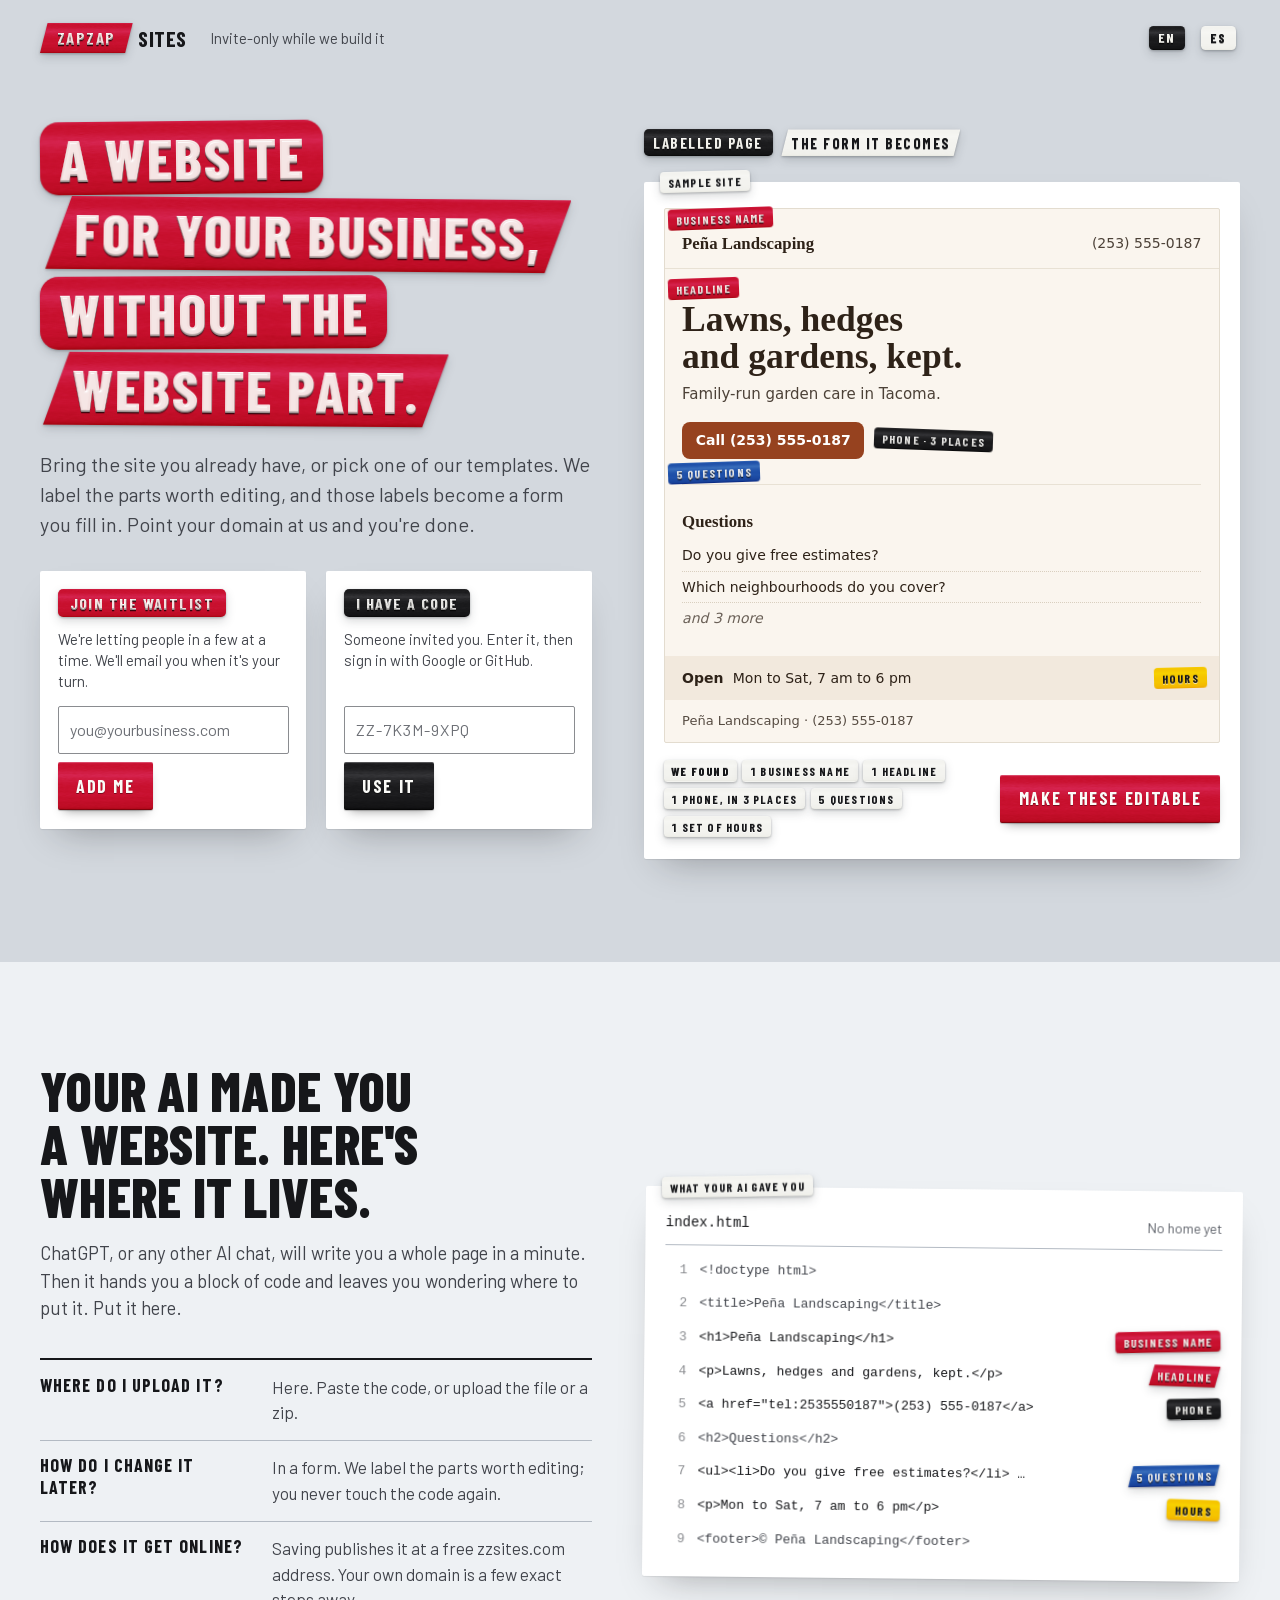
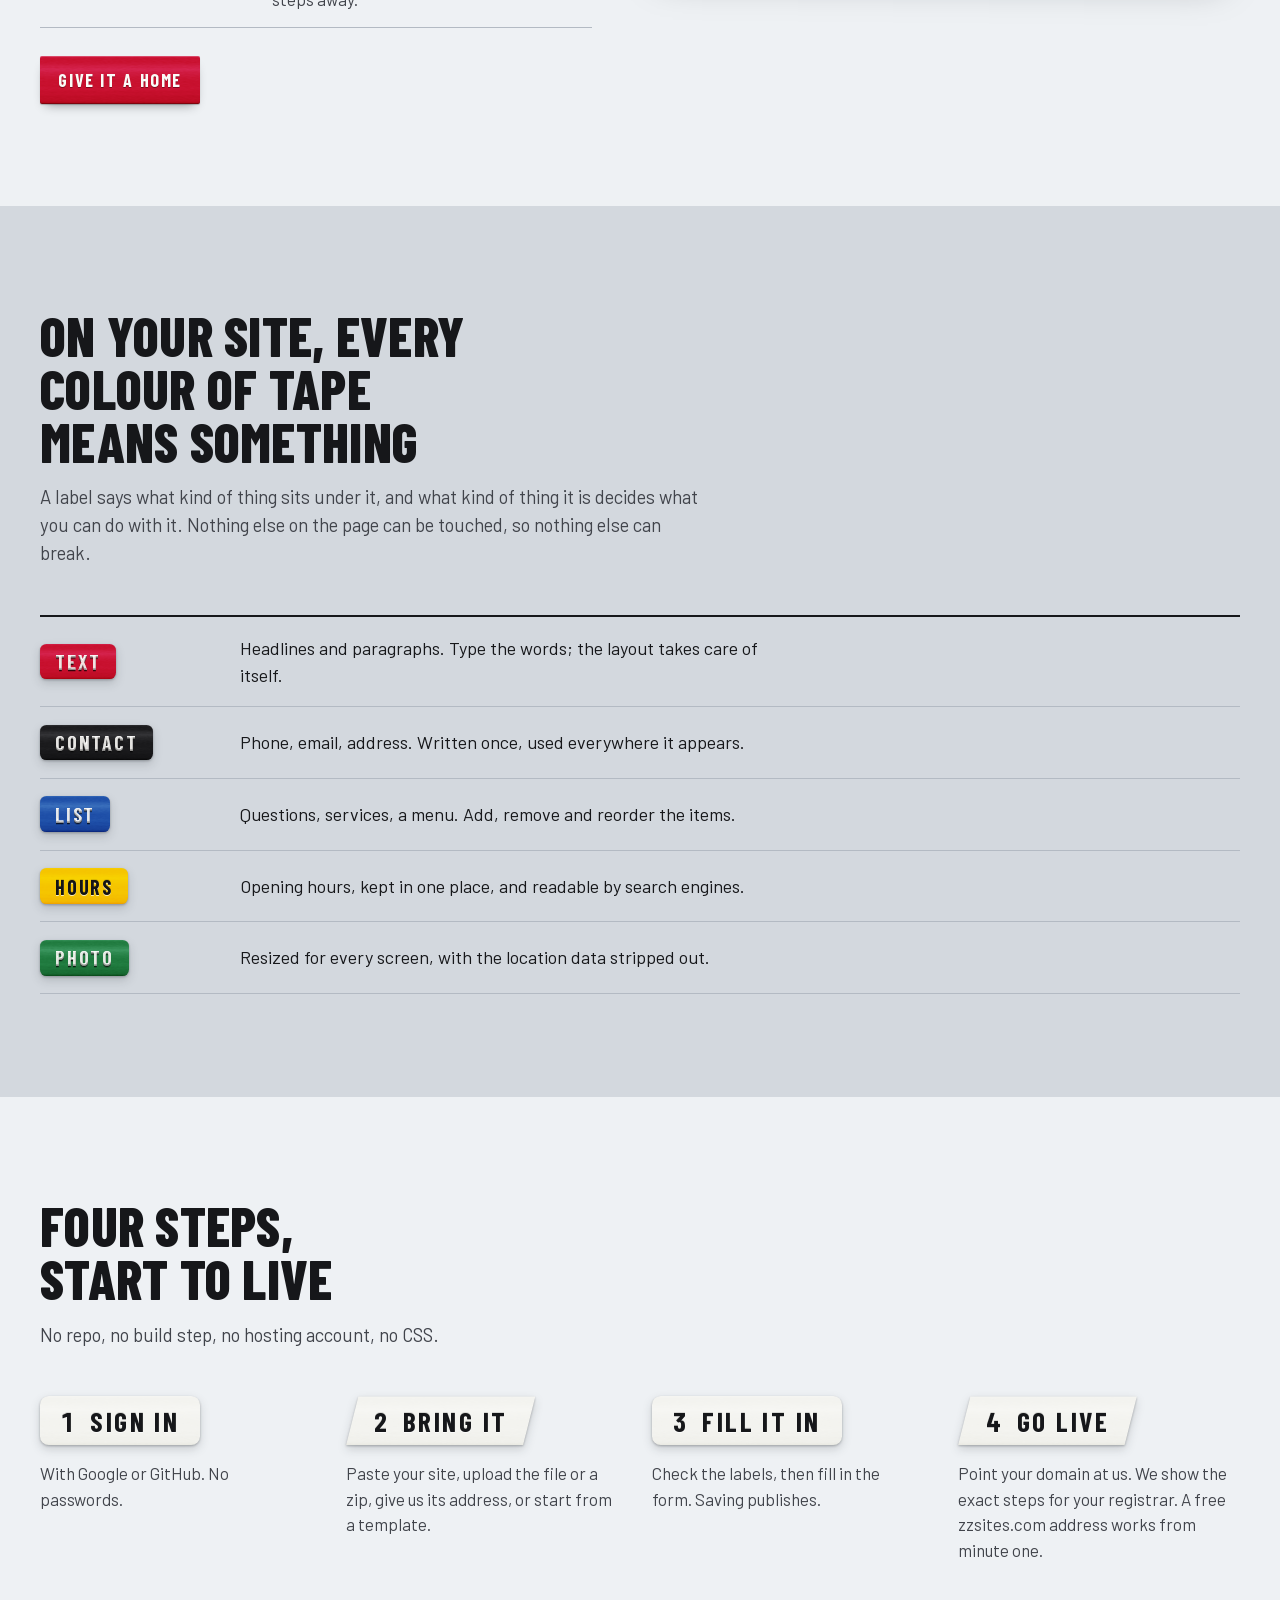
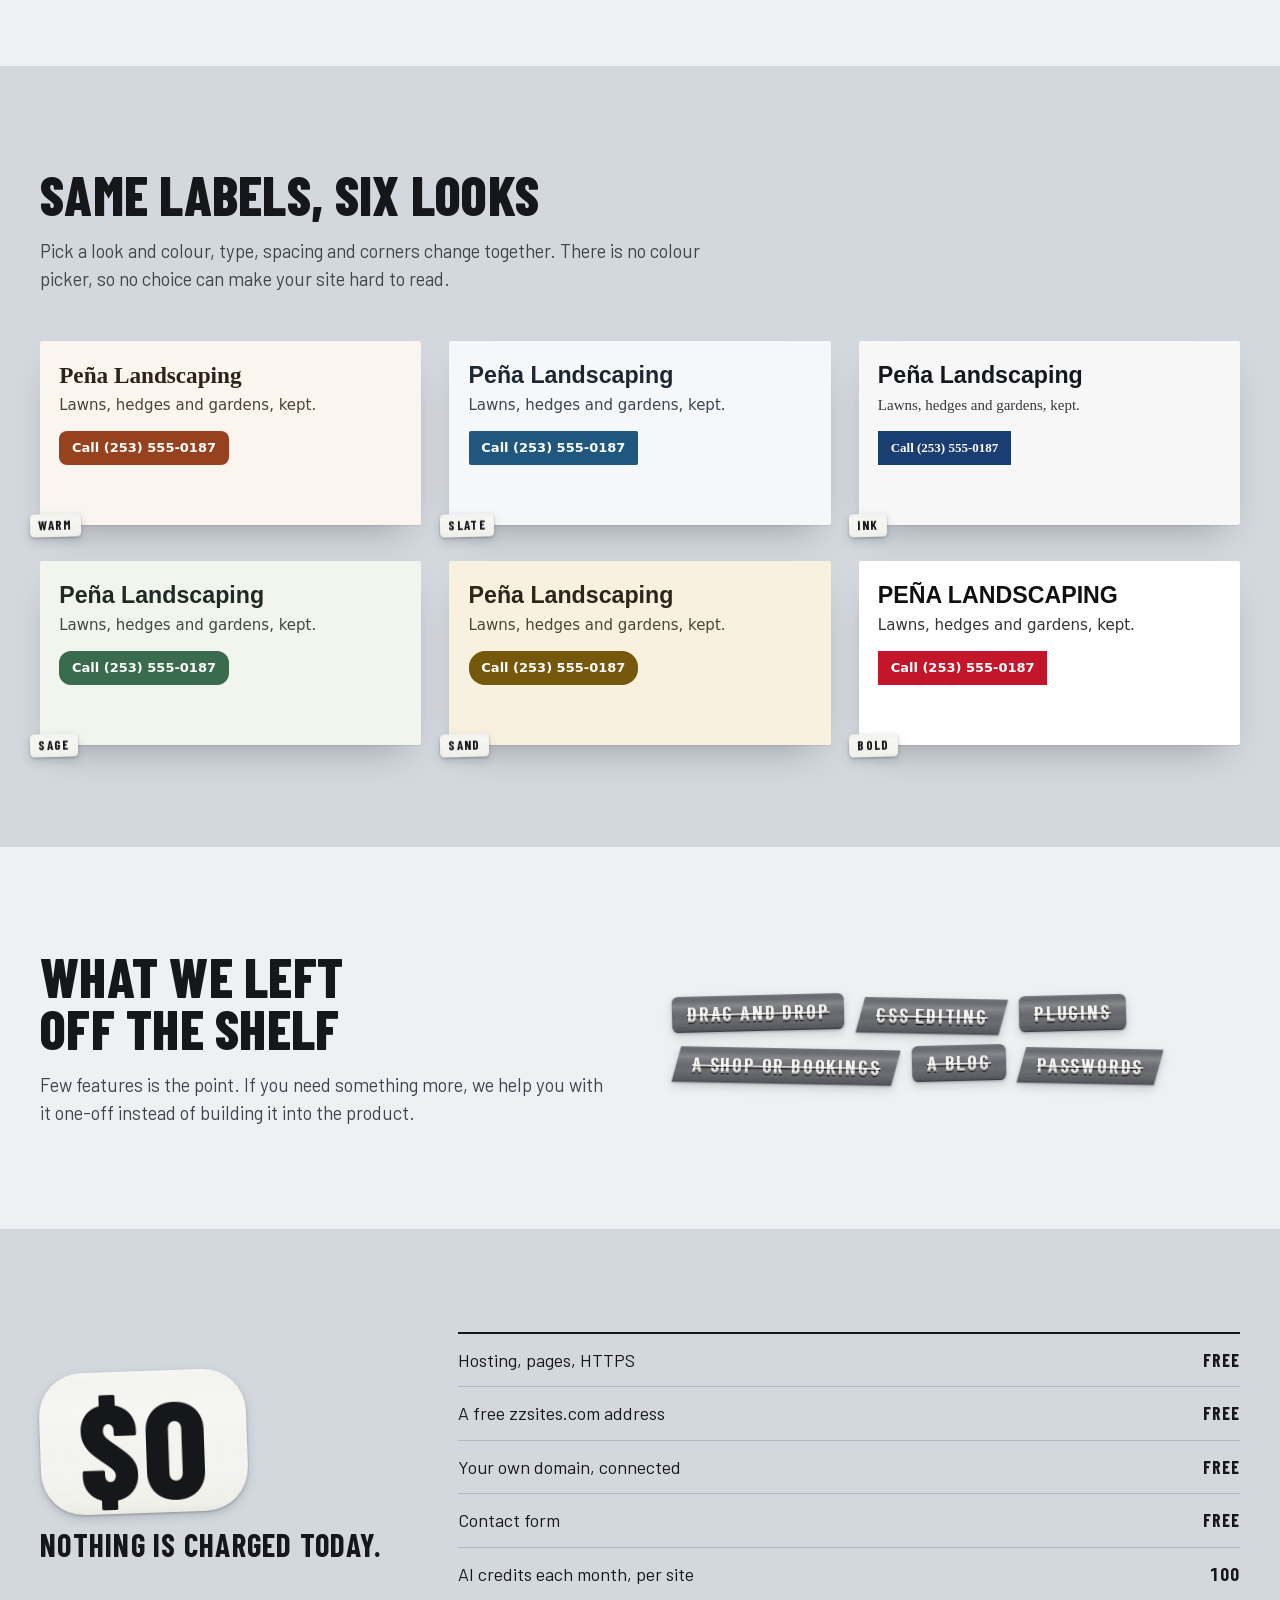
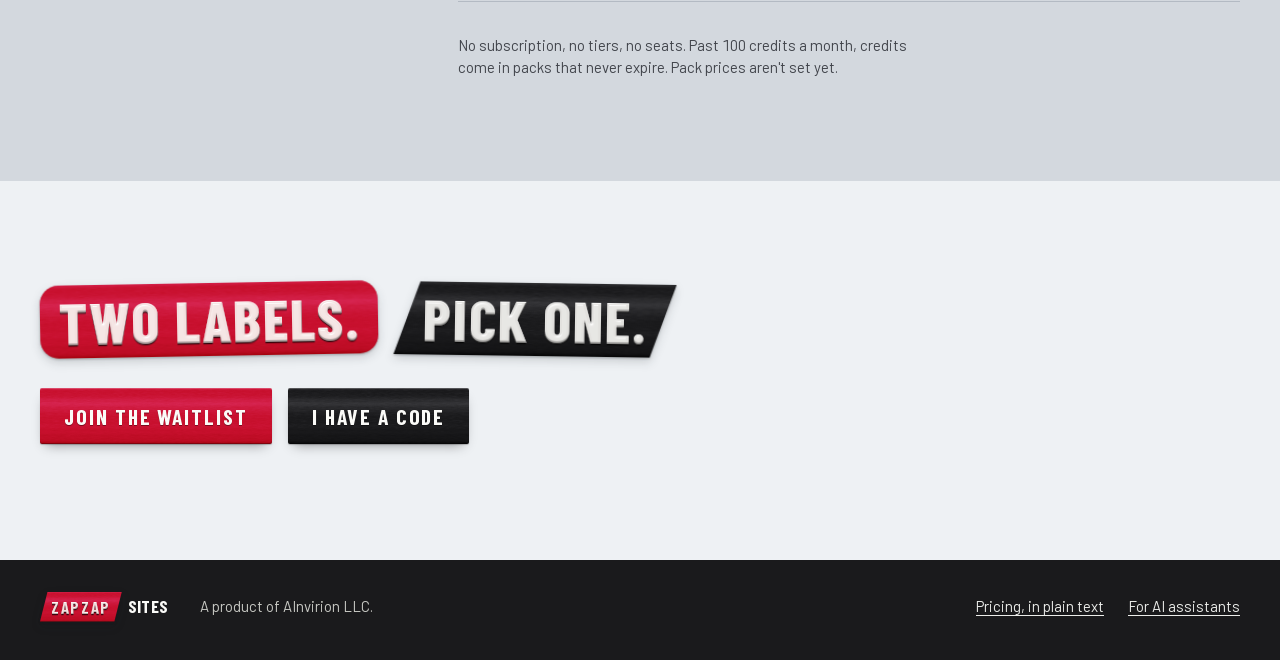
==== commit 58a9058d: "Add made-with-AI section to the landing, remove mockup 01 The Labelled landing gets a band after the" ====
--- a/mockups/landing/02-labelled/index.html
+++ b/mockups/landing/02-labelled/index.html
@@ -7,9 +7,9 @@
 <meta name="description" content="A dead-simple hosted website builder for small businesses. Bring your site or pick a template; the parts worth editing get a label and become a form. Invite-only while we build it.">
 <meta name="theme-color" content="#d3d8de">
 <link rel="icon" href="data:image/svg+xml,%3Csvg xmlns='http://www.w3.org/2000/svg' viewBox='0 0 32 32'%3E%3Cpath d='M4 9h26l-3 14H1z' fill='%23C8102E'/%3E%3Cpath d='M8 13h14M8 18h9' stroke='%23fff' stroke-width='2.4'/%3E%3C/svg%3E">
-<link rel="preload" href="fonts/barlow-condensed-700.woff2?v=20260923" as="font" type="font/woff2" crossorigin>
-<link rel="preload" href="fonts/barlow-400.woff2?v=20260923" as="font" type="font/woff2" crossorigin>
-<link rel="stylesheet" href="style.css?v=20260923">
+<link rel="preload" href="fonts/barlow-condensed-700.woff2?v=20260924" as="font" type="font/woff2" crossorigin>
+<link rel="preload" href="fonts/barlow-400.woff2?v=20260924" as="font" type="font/woff2" crossorigin>
+<link rel="stylesheet" href="style.css?v=20260924">
 </head>
 <body>
 
@@ -181,8 +181,41 @@
   </div>
 </section>
 
+<!-- ================= Made with AI ================= -->
+<section class="band band--paper" aria-labelledby="h-ai">
+  <div class="wrap ai">
+    <div class="ai__words">
+      <h2 id="h-ai" class="h2" data-i18n="aiH">Your AI made you a website. Here's where it lives.</h2>
+      <p class="p2" data-i18n="aiP">ChatGPT, or any other AI chat, will write you a whole page in a minute. Then it hands you a block of code and leaves you wondering where to put it. Put it here.</p>
+      <dl class="ai__qa">
+        <div><dt data-i18n="aiQ1">Where do I upload it?</dt><dd data-i18n="aiA1">Here. Paste the code, or upload the file or a zip.</dd></div>
+        <div><dt data-i18n="aiQ2">How do I change it later?</dt><dd data-i18n="aiA2">In a form. We label the parts worth editing; you never touch the code again.</dd></div>
+        <div><dt data-i18n="aiQ3">How does it get online?</dt><dd data-i18n="aiA3">Saving publishes it at a free zzsites.com address. Your own domain is a few exact steps away.</dd></div>
+      </dl>
+      <p class="ai__go"><a class="press press--red" href="#w-email" data-i18n="aiGo">Give it a home</a></p>
+    </div>
+
+    <figure class="code" aria-labelledby="code-cap">
+      <span class="tape tape--white tape--sm sheet-tag"><span class="tape__b"><span class="tape__i" data-i18n="codeTag">What your AI gave you</span></span></span>
+      <figcaption id="code-cap" class="visually-hidden" data-i18n="codeCap">A sample page of code from an AI chat, with labels stuck to the parts that become editable.</figcaption>
+      <p class="code__file"><span>index.html</span> <span data-i18n="codeNowhere">No home yet</span></p>
+      <ol class="code__lines" translate="no">
+        <li><code>&lt;!doctype html&gt;</code></li>
+        <li><code>&lt;title&gt;<span data-show="name">Peña Landscaping</span>&lt;/title&gt;</code></li>
+        <li class="code__lab"><code>&lt;h1&gt;<span data-show="name">Peña Landscaping</span>&lt;/h1&gt;</code><span class="tape tape--red tape--sm"><span class="tape__b"><span class="tape__i" data-i18n="tName">Business name</span></span></span></li>
+        <li class="code__lab"><code>&lt;p&gt;<span data-show="headline">Lawns, hedges and gardens, kept.</span>&lt;/p&gt;</code><span class="tape tape--red tape--sm tape--cut"><span class="tape__b"><span class="tape__i" data-i18n="tHeadline">Headline</span></span></span></li>
+        <li class="code__lab"><code>&lt;a href="tel:2535550187"&gt;<span data-show="phone">(253) 555-0187</span>&lt;/a&gt;</code><span class="tape tape--black tape--sm"><span class="tape__b"><span class="tape__i" data-i18n="tPhoneOne">Phone</span></span></span></li>
+        <li><code>&lt;h2&gt;<span data-i18n="psFaqH">Questions</span>&lt;/h2&gt;</code></li>
+        <li class="code__lab"><code>&lt;ul&gt;&lt;li&gt;<span data-i18n="q1">Do you give free estimates?</span>&lt;/li&gt; …</code><span class="tape tape--blue tape--sm tape--cut"><span class="tape__b"><span class="tape__i" data-i18n="tFaq">5 questions</span></span></span></li>
+        <li class="code__lab"><code>&lt;p&gt;<span data-show="hours">Mon to Sat, 7 am to 6 pm</span>&lt;/p&gt;</code><span class="tape tape--yellow tape--sm"><span class="tape__b"><span class="tape__i" data-i18n="tHours">Hours</span></span></span></li>
+        <li><code>&lt;footer&gt;© <span data-show="name">Peña Landscaping</span>&lt;/footer&gt;</code></li>
+      </ol>
+    </figure>
+  </div>
+</section>
+
 <!-- ================= The colours ================= -->
-<section class="band band--paper" aria-labelledby="h-colours">
+<section class="band" aria-labelledby="h-colours">
   <div class="wrap">
     <h2 id="h-colours" class="h2" data-i18n="coloursH">On your site, every colour of tape means something</h2>
     <p class="p2" data-i18n="coloursP">A label says what kind of thing sits under it, and what kind of thing it is decides what you can do with it. Nothing else on the page can be touched, so nothing else can break.</p>
@@ -197,7 +230,7 @@
 </section>
 
 <!-- ================= Four steps ================= -->
-<section class="band" aria-labelledby="h-steps">
+<section class="band band--paper" aria-labelledby="h-steps">
   <div class="wrap">
     <h2 id="h-steps" class="h2" data-i18n="stepsH">Four steps, start to live</h2>
     <p class="p2" data-i18n="stepsP">No repo, no build step, no hosting account, no CSS.</p>
@@ -211,7 +244,7 @@
 </section>
 
 <!-- ================= Six looks ================= -->
-<section class="band band--paper" aria-labelledby="h-looks">
+<section class="band" aria-labelledby="h-looks">
   <div class="wrap">
     <h2 id="h-looks" class="h2" data-i18n="looksH">Same labels, six looks</h2>
     <p class="p2" data-i18n="looksP">Pick a look and colour, type, spacing and corners change together. There is no colour picker, so no choice can make your site hard to read.</p>
@@ -227,7 +260,7 @@
 </section>
 
 <!-- ================= Left off ================= -->
-<section class="band" aria-labelledby="h-off">
+<section class="band band--paper" aria-labelledby="h-off">
   <div class="wrap off">
     <div>
       <h2 id="h-off" class="h2" data-i18n="offH">What we left off the shelf</h2>
@@ -245,7 +278,7 @@
 </section>
 
 <!-- ================= Price ================= -->
-<section class="band band--paper" aria-labelledby="h-price">
+<section class="band" aria-labelledby="h-price">
   <div class="wrap price">
     <div class="price__tag">
       <h2 id="h-price" class="visually-hidden" data-i18n="priceH">Price</h2>
@@ -264,7 +297,7 @@
 </section>
 
 <!-- ================= Close ================= -->
-<section class="band close" aria-labelledby="h-close">
+<section class="band band--paper close" aria-labelledby="h-close">
   <div class="wrap">
     <h2 id="h-close" class="close__h" data-i18n-lines="closeH"><span class="tape tape--red tape--xl"><span class="tape__b"><span class="tape__i">Two labels.</span></span></span> <span class="tape tape--black tape--xl tape--cut"><span class="tape__b"><span class="tape__i">Pick one.</span></span></span></h2>
     <p class="close__links">
@@ -284,6 +317,6 @@
   </div>
 </footer>
 
-<script src="app.js?v=20260923" defer></script>
+<script src="app.js?v=20260924" defer></script>
 </body>
 </html>
--- a/mockups/landing/02-labelled/style.css
+++ b/mockups/landing/02-labelled/style.css
@@ -1,12 +1,12 @@
 /* ZapZapSites landing, mockup 02: Labelled. */
 
-@font-face { font-family: "Barlow"; src: url("fonts/barlow-400.woff2?v=20260923") format("woff2"); font-weight: 400; font-display: swap; }
-@font-face { font-family: "Barlow"; src: url("fonts/barlow-500.woff2?v=20260923") format("woff2"); font-weight: 500; font-display: swap; }
-@font-face { font-family: "Barlow"; src: url("fonts/barlow-600.woff2?v=20260923") format("woff2"); font-weight: 600; font-display: swap; }
-@font-face { font-family: "Barlow"; src: url("fonts/barlow-700.woff2?v=20260923") format("woff2"); font-weight: 700; font-display: swap; }
-@font-face { font-family: "Barlow Condensed"; src: url("fonts/barlow-condensed-600.woff2?v=20260923") format("woff2"); font-weight: 600; font-display: swap; }
-@font-face { font-family: "Barlow Condensed"; src: url("fonts/barlow-condensed-700.woff2?v=20260923") format("woff2"); font-weight: 700; font-display: swap; }
-@font-face { font-family: "Barlow Condensed"; src: url("fonts/barlow-condensed-800.woff2?v=20260923") format("woff2"); font-weight: 800; font-display: swap; }
+@font-face { font-family: "Barlow"; src: url("fonts/barlow-400.woff2?v=20260924") format("woff2"); font-weight: 400; font-display: swap; }
+@font-face { font-family: "Barlow"; src: url("fonts/barlow-500.woff2?v=20260924") format("woff2"); font-weight: 500; font-display: swap; }
+@font-face { font-family: "Barlow"; src: url("fonts/barlow-600.woff2?v=20260924") format("woff2"); font-weight: 600; font-display: swap; }
+@font-face { font-family: "Barlow"; src: url("fonts/barlow-700.woff2?v=20260924") format("woff2"); font-weight: 700; font-display: swap; }
+@font-face { font-family: "Barlow Condensed"; src: url("fonts/barlow-condensed-600.woff2?v=20260924") format("woff2"); font-weight: 600; font-display: swap; }
+@font-face { font-family: "Barlow Condensed"; src: url("fonts/barlow-condensed-700.woff2?v=20260924") format("woff2"); font-weight: 700; font-display: swap; }
+@font-face { font-family: "Barlow Condensed"; src: url("fonts/barlow-condensed-800.woff2?v=20260924") format("woff2"); font-weight: 800; font-display: swap; }
 
 :root {
   /* the bench and the paper */
@@ -76,7 +76,7 @@
   display: block;
   padding: .42em .75em .36em;
   background-color: var(--t);
-  background-image: url("img/tape.png?v=20260923");
+  background-image: url("img/tape.png?v=20260924");
   background-size: auto 100%;
   background-repeat: repeat-x;
   background-blend-mode: soft-light;
@@ -118,7 +118,7 @@
   box-shadow: inset 0 1px 0 rgba(255, 255, 255, .2), inset 0 -1px 0 rgba(0, 0, 0, .25), 0 1px 1px rgba(0, 0, 0, .22), 0 6px 12px -6px rgba(0, 0, 0, .45);
   transition: transform .15s var(--ease), box-shadow .15s var(--ease), background-color .15s var(--ease), color .15s var(--ease);
 }
-.press { background-image: url("img/tape.png?v=20260923"); background-size: auto 100%; background-blend-mode: soft-light; }
+.press { background-image: url("img/tape.png?v=20260924"); background-size: auto 100%; background-blend-mode: soft-light; }
 .press--red { background-color: var(--t-red); }
 .press--black { background-color: var(--t-black); }
 .press:hover { transform: translateY(-1px); box-shadow: inset 0 1px 0 rgba(255, 255, 255, .2), inset 0 -1px 0 rgba(0, 0, 0, .25), 0 1px 1px rgba(0, 0, 0, .22), 0 10px 16px -8px rgba(0, 0, 0, .5); }
@@ -257,6 +257,30 @@
 }
 .p2 { margin-top: 1rem; max-width: 60ch; color: var(--ink-2); font-size: clamp(1.0625rem, 1rem + .2vw, 1.1875rem); }
 
+/* made with AI: the code a chat hands you, labelled like any other page */
+.ai { display: grid; grid-template-columns: minmax(0, 1fr) minmax(0, 1.08fr); gap: clamp(2rem, 4vw, 4rem); align-items: center; }
+.ai__qa { margin-top: clamp(1.5rem, 3vw, 2.25rem); border-top: 2px solid var(--ink); max-width: 38rem; }
+.ai__qa div { display: grid; grid-template-columns: 13rem 1fr; gap: .35rem 1.5rem; padding: .9rem 0; border-bottom: 1px solid var(--rule); }
+.ai__qa dt { font-family: var(--tape-font); font-weight: 700; text-transform: uppercase; letter-spacing: .06em; font-size: 1.125rem; line-height: 1.2; }
+.ai__qa dd { color: var(--ink-2); }
+.ai__go { margin-top: 1.75rem; }
+
+.code {
+  position: relative; margin: 0;
+  background: var(--paper); border-radius: 2px; box-shadow: var(--lift);
+  padding: 1.6rem 1.25rem 1.3rem; transform: rotate(.6deg);
+}
+.code__file { display: flex; justify-content: space-between; gap: 1rem; padding-bottom: .7rem; margin-bottom: .5rem; border-bottom: 1px solid var(--rule); font-size: .875rem; color: var(--ink-3); }
+.code__file span:first-child { font-family: ui-monospace, "SF Mono", Menlo, Consolas, monospace; color: var(--ink); }
+.code__lines { counter-reset: ln; font-family: ui-monospace, "SF Mono", Menlo, Consolas, monospace; font-size: .8125rem; line-height: 1.5; color: var(--ink-2); }
+.code__lines li { counter-increment: ln; display: flex; align-items: center; gap: .4rem .75rem; min-height: 2.1rem; padding: .15rem 0; }
+.code__lines li::before { content: counter(ln); flex: none; width: 1.4rem; text-align: right; color: #8a8c90; }
+.code__lines code { font: inherit; flex: 1 1 auto; min-width: 0; overflow-wrap: anywhere; }
+.code__lab code { color: var(--ink); }
+.code__lab .tape { margin-left: auto; flex: none; }
+.code__lab:nth-child(odd) .tape { transform: rotate(-1.6deg); }
+.code__lab:nth-child(even) .tape { transform: rotate(1.3deg); }
+
 .kinds { margin-top: clamp(2rem, 4vw, 3rem); border-top: 2px solid var(--ink); }
 .kind { display: grid; grid-template-columns: 11rem 1fr; gap: 1.5rem; align-items: center; padding: 1.1rem 0; border-bottom: 1px solid var(--rule); }
 .kind .tape { font-size: 1.25rem; justify-self: start; }
@@ -342,7 +366,13 @@
   .top__in { justify-content: space-between; }
   .act { grid-template-columns: 1fr 1fr; }
   .looks { grid-template-columns: 1fr 1fr; }
-  .off, .price { grid-template-columns: 1fr; }
+  .off, .price, .ai { grid-template-columns: 1fr; }
+  .code { transform: none; }
+  .ai { display: flex; flex-direction: column; align-items: stretch; gap: 0; }
+  .ai__words { display: contents; }
+  .ai > .code, .ai .ai__qa, .ai .ai__go { order: 2; }
+  .ai > .code { order: 1; margin-top: 2.25rem; }
+  .ai .h2, .ai .p2 { order: 0; }
   .price__fine { grid-column: 1; }
   .bench { margin-top: 1rem; }
 }
@@ -354,6 +384,11 @@
   .act { grid-template-columns: 1fr; }
   .tape--xl { font-size: clamp(1.9rem, 9.2vw, 2.6rem); }
   .kind { grid-template-columns: 1fr; gap: .6rem; }
+  .ai__qa div { grid-template-columns: 1fr; }
+  .code { padding: 1.5rem .9rem 1.1rem; }
+  .code__lab { flex-wrap: wrap; }
+  .code__lab code { flex: 1 1 calc(100% - 2.15rem); }
+  .code__lab .tape { margin: -.1rem 0 .3rem 2.15rem; }
   .steps, .looks { grid-template-columns: 1fr; }
   .lab__t { left: -.3rem; }
   .lab__t--r { left: auto; right: -.4rem; top: auto; bottom: -1.2rem; transform: rotate(2deg); }
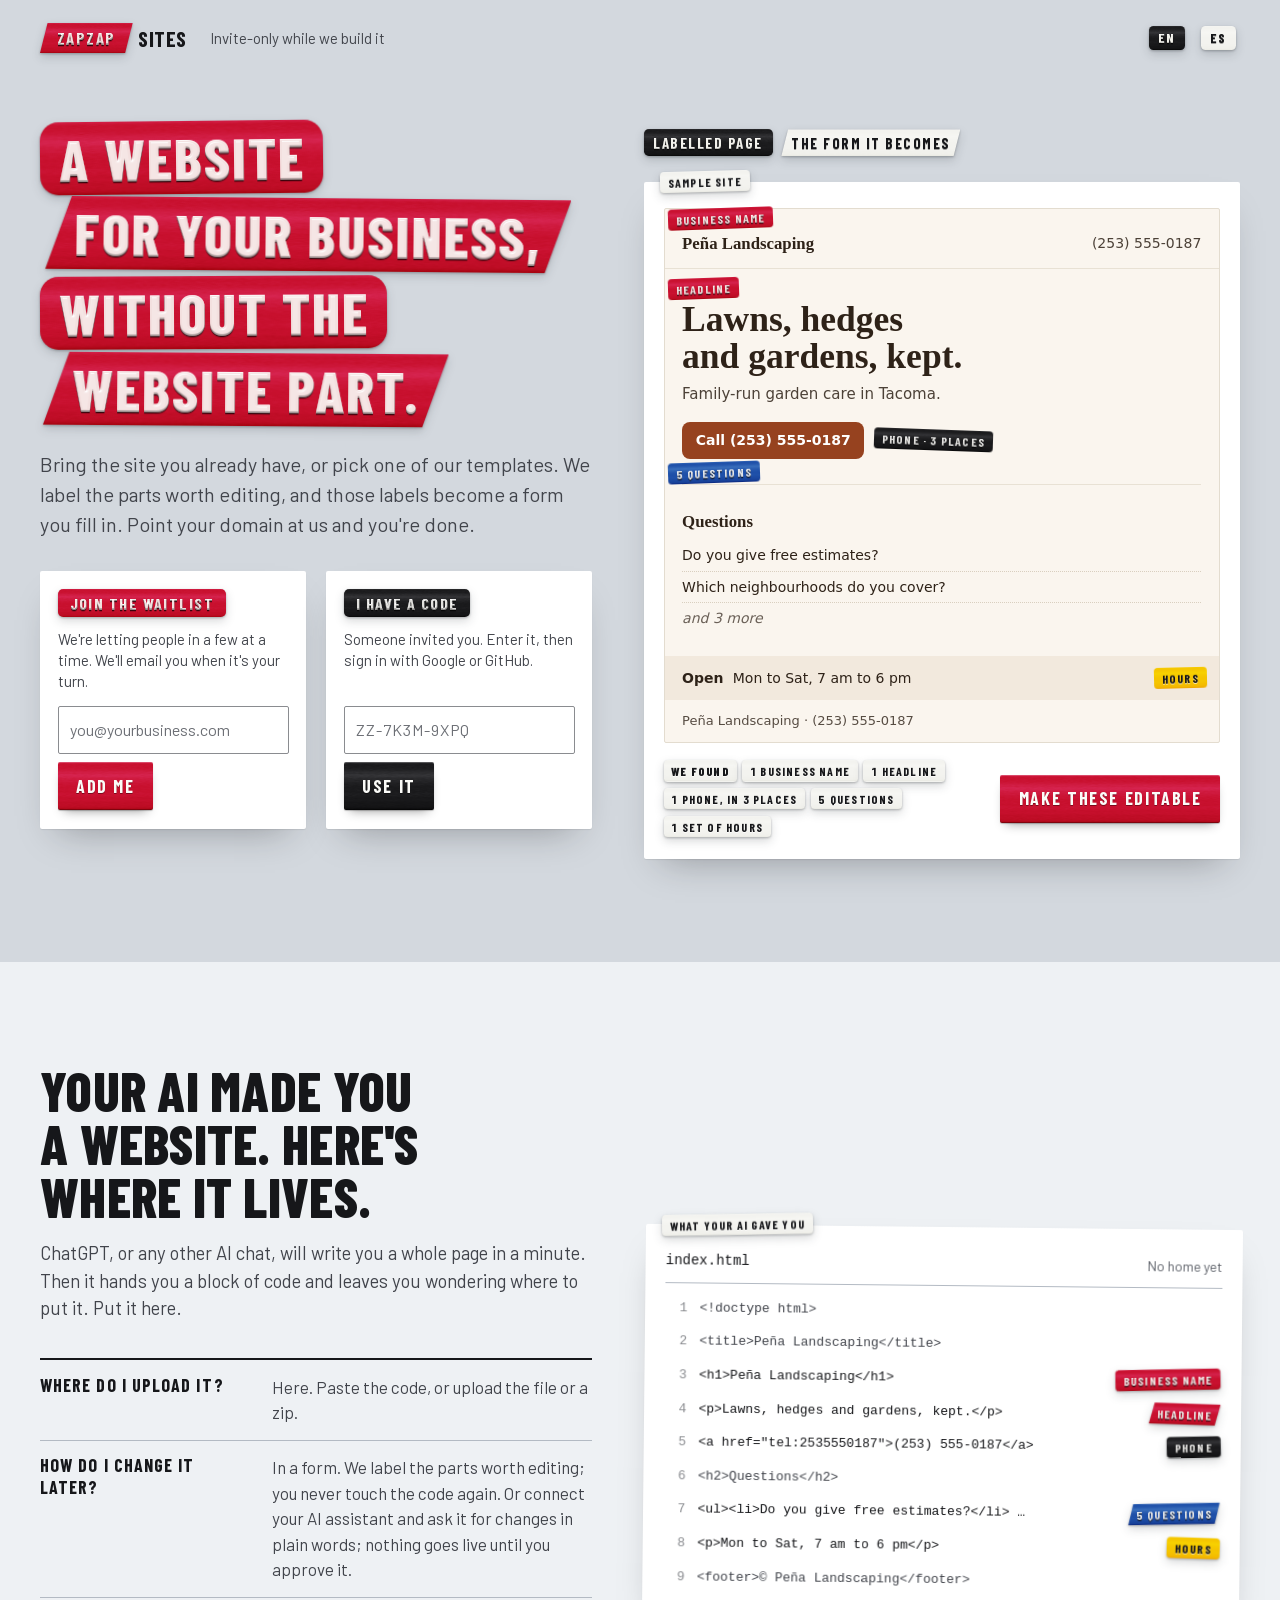
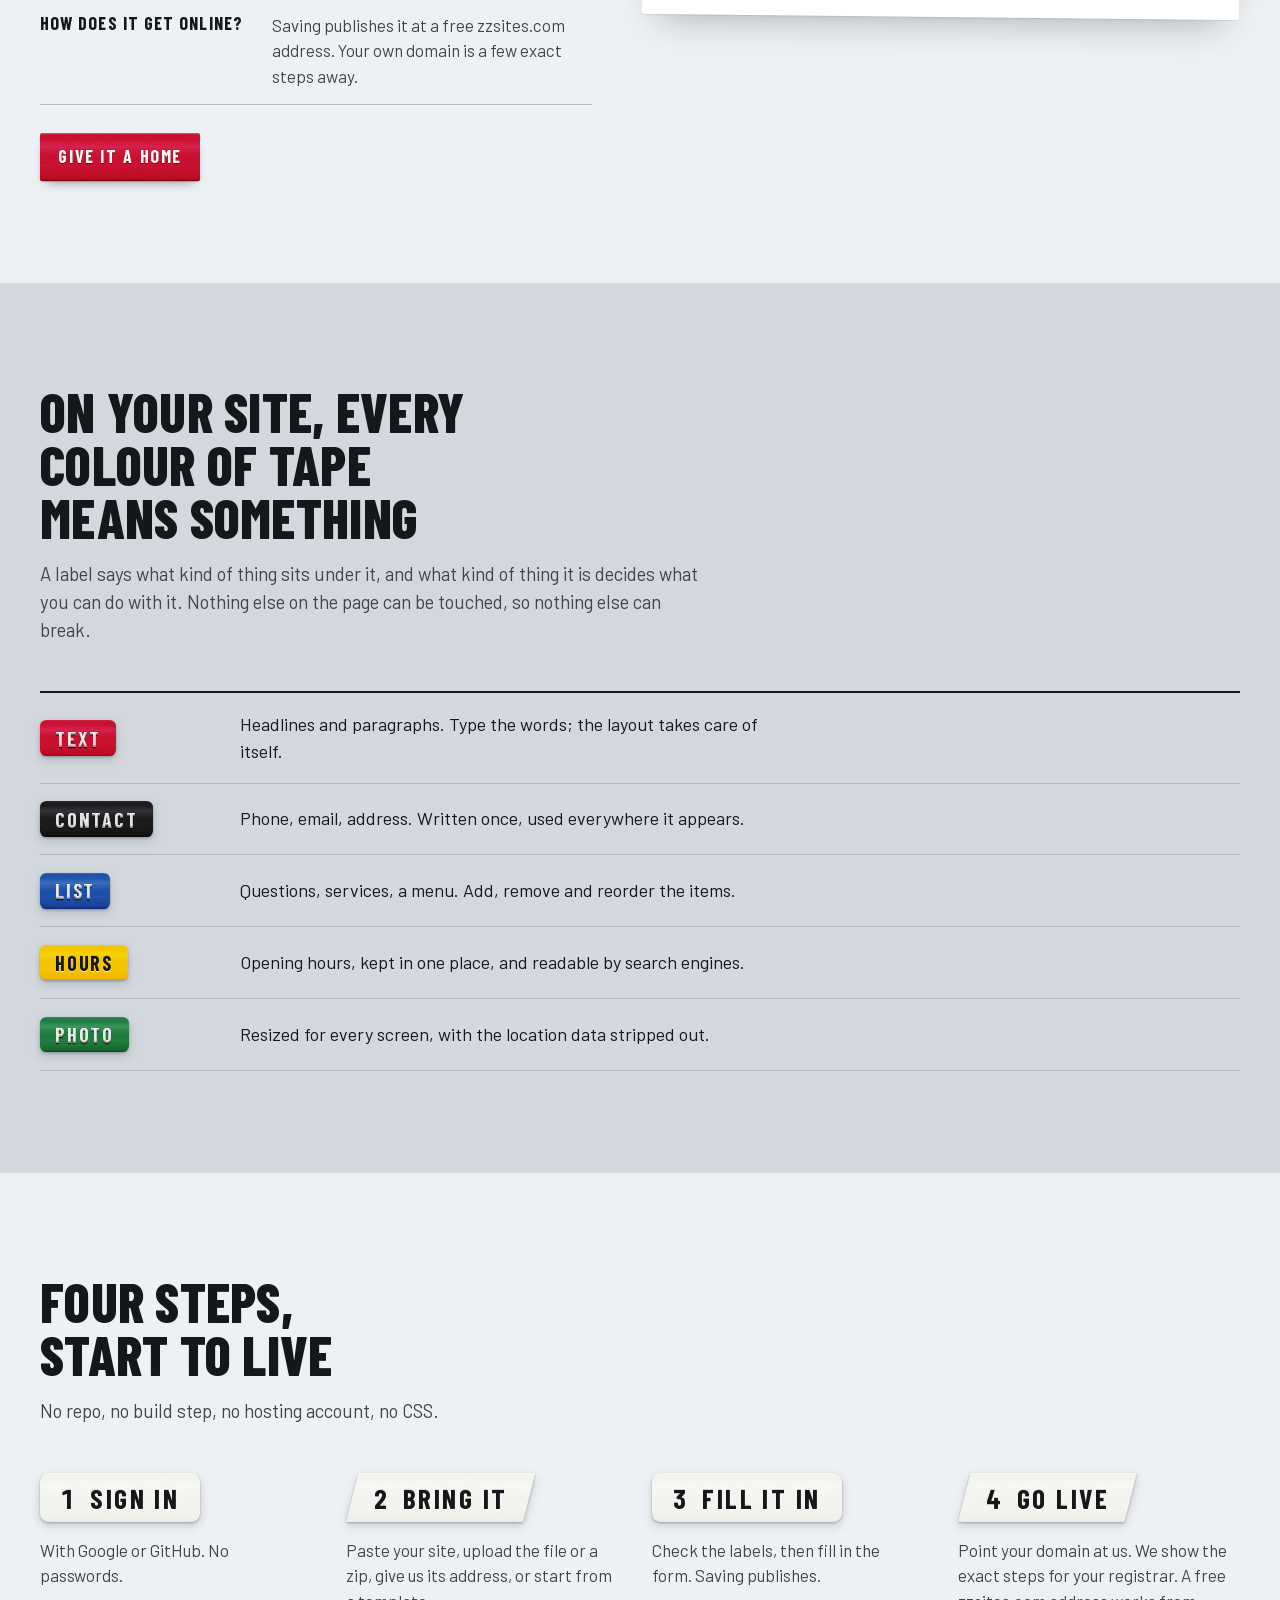
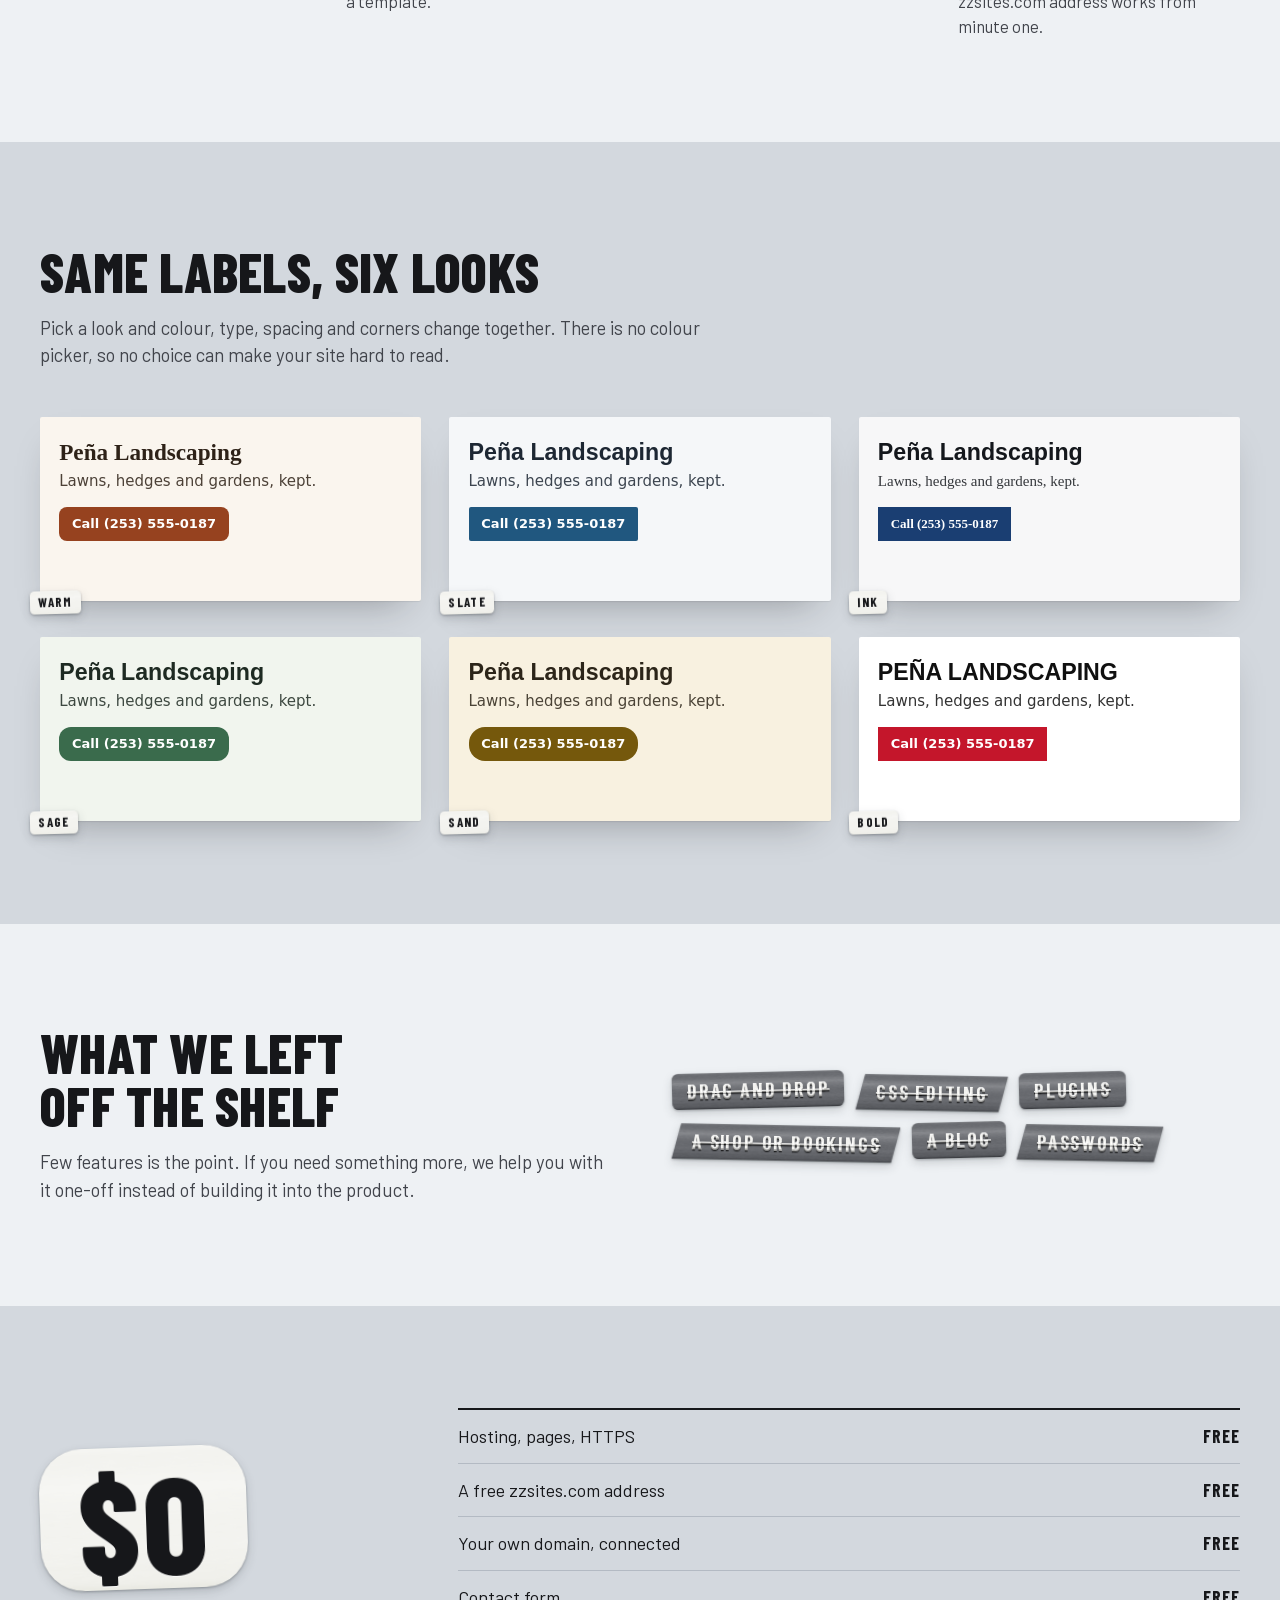
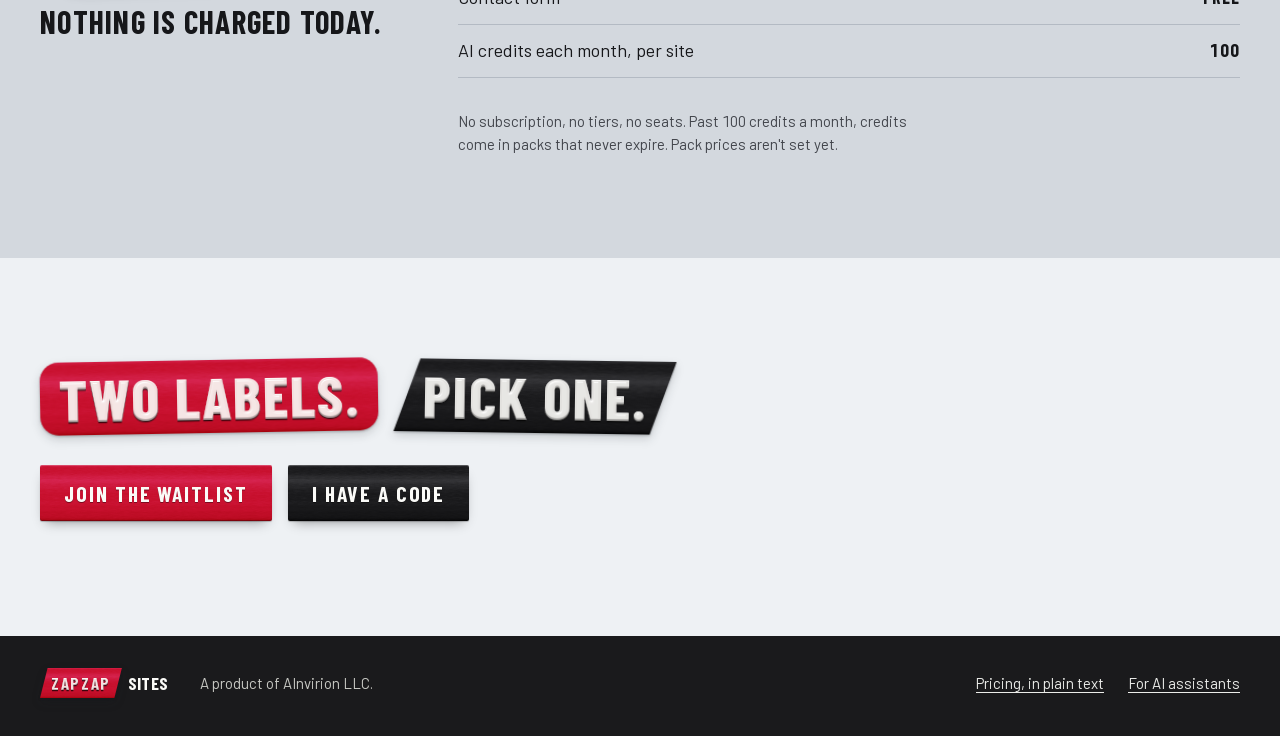
==== commit ba8943df: "Mention connecting an AI assistant in the made-with-AI answers" ====
--- a/mockups/landing/02-labelled/index.html
+++ b/mockups/landing/02-labelled/index.html
@@ -7,9 +7,9 @@
 <meta name="description" content="A dead-simple hosted website builder for small businesses. Bring your site or pick a template; the parts worth editing get a label and become a form. Invite-only while we build it.">
 <meta name="theme-color" content="#d3d8de">
 <link rel="icon" href="data:image/svg+xml,%3Csvg xmlns='http://www.w3.org/2000/svg' viewBox='0 0 32 32'%3E%3Cpath d='M4 9h26l-3 14H1z' fill='%23C8102E'/%3E%3Cpath d='M8 13h14M8 18h9' stroke='%23fff' stroke-width='2.4'/%3E%3C/svg%3E">
-<link rel="preload" href="fonts/barlow-condensed-700.woff2?v=20260924" as="font" type="font/woff2" crossorigin>
-<link rel="preload" href="fonts/barlow-400.woff2?v=20260924" as="font" type="font/woff2" crossorigin>
-<link rel="stylesheet" href="style.css?v=20260924">
+<link rel="preload" href="fonts/barlow-condensed-700.woff2?v=2026092402" as="font" type="font/woff2" crossorigin>
+<link rel="preload" href="fonts/barlow-400.woff2?v=2026092402" as="font" type="font/woff2" crossorigin>
+<link rel="stylesheet" href="style.css?v=2026092402">
 </head>
 <body>
 
@@ -189,7 +189,7 @@
       <p class="p2" data-i18n="aiP">ChatGPT, or any other AI chat, will write you a whole page in a minute. Then it hands you a block of code and leaves you wondering where to put it. Put it here.</p>
       <dl class="ai__qa">
         <div><dt data-i18n="aiQ1">Where do I upload it?</dt><dd data-i18n="aiA1">Here. Paste the code, or upload the file or a zip.</dd></div>
-        <div><dt data-i18n="aiQ2">How do I change it later?</dt><dd data-i18n="aiA2">In a form. We label the parts worth editing; you never touch the code again.</dd></div>
+        <div><dt data-i18n="aiQ2">How do I change it later?</dt><dd data-i18n="aiA2">In a form. We label the parts worth editing; you never touch the code again. Or connect your AI assistant and ask it for changes in plain words; nothing goes live until you approve it.</dd></div>
         <div><dt data-i18n="aiQ3">How does it get online?</dt><dd data-i18n="aiA3">Saving publishes it at a free zzsites.com address. Your own domain is a few exact steps away.</dd></div>
       </dl>
       <p class="ai__go"><a class="press press--red" href="#w-email" data-i18n="aiGo">Give it a home</a></p>
@@ -317,6 +317,6 @@
   </div>
 </footer>
 
-<script src="app.js?v=20260924" defer></script>
+<script src="app.js?v=2026092402" defer></script>
 </body>
 </html>
--- a/mockups/landing/02-labelled/style.css
+++ b/mockups/landing/02-labelled/style.css
@@ -1,12 +1,12 @@
 /* ZapZapSites landing, mockup 02: Labelled. */
 
-@font-face { font-family: "Barlow"; src: url("fonts/barlow-400.woff2?v=20260924") format("woff2"); font-weight: 400; font-display: swap; }
-@font-face { font-family: "Barlow"; src: url("fonts/barlow-500.woff2?v=20260924") format("woff2"); font-weight: 500; font-display: swap; }
-@font-face { font-family: "Barlow"; src: url("fonts/barlow-600.woff2?v=20260924") format("woff2"); font-weight: 600; font-display: swap; }
-@font-face { font-family: "Barlow"; src: url("fonts/barlow-700.woff2?v=20260924") format("woff2"); font-weight: 700; font-display: swap; }
-@font-face { font-family: "Barlow Condensed"; src: url("fonts/barlow-condensed-600.woff2?v=20260924") format("woff2"); font-weight: 600; font-display: swap; }
-@font-face { font-family: "Barlow Condensed"; src: url("fonts/barlow-condensed-700.woff2?v=20260924") format("woff2"); font-weight: 700; font-display: swap; }
-@font-face { font-family: "Barlow Condensed"; src: url("fonts/barlow-condensed-800.woff2?v=20260924") format("woff2"); font-weight: 800; font-display: swap; }
+@font-face { font-family: "Barlow"; src: url("fonts/barlow-400.woff2?v=2026092402") format("woff2"); font-weight: 400; font-display: swap; }
+@font-face { font-family: "Barlow"; src: url("fonts/barlow-500.woff2?v=2026092402") format("woff2"); font-weight: 500; font-display: swap; }
+@font-face { font-family: "Barlow"; src: url("fonts/barlow-600.woff2?v=2026092402") format("woff2"); font-weight: 600; font-display: swap; }
+@font-face { font-family: "Barlow"; src: url("fonts/barlow-700.woff2?v=2026092402") format("woff2"); font-weight: 700; font-display: swap; }
+@font-face { font-family: "Barlow Condensed"; src: url("fonts/barlow-condensed-600.woff2?v=2026092402") format("woff2"); font-weight: 600; font-display: swap; }
+@font-face { font-family: "Barlow Condensed"; src: url("fonts/barlow-condensed-700.woff2?v=2026092402") format("woff2"); font-weight: 700; font-display: swap; }
+@font-face { font-family: "Barlow Condensed"; src: url("fonts/barlow-condensed-800.woff2?v=2026092402") format("woff2"); font-weight: 800; font-display: swap; }
 
 :root {
   /* the bench and the paper */
@@ -76,7 +76,7 @@
   display: block;
   padding: .42em .75em .36em;
   background-color: var(--t);
-  background-image: url("img/tape.png?v=20260924");
+  background-image: url("img/tape.png?v=2026092402");
   background-size: auto 100%;
   background-repeat: repeat-x;
   background-blend-mode: soft-light;
@@ -118,7 +118,7 @@
   box-shadow: inset 0 1px 0 rgba(255, 255, 255, .2), inset 0 -1px 0 rgba(0, 0, 0, .25), 0 1px 1px rgba(0, 0, 0, .22), 0 6px 12px -6px rgba(0, 0, 0, .45);
   transition: transform .15s var(--ease), box-shadow .15s var(--ease), background-color .15s var(--ease), color .15s var(--ease);
 }
-.press { background-image: url("img/tape.png?v=20260924"); background-size: auto 100%; background-blend-mode: soft-light; }
+.press { background-image: url("img/tape.png?v=2026092402"); background-size: auto 100%; background-blend-mode: soft-light; }
 .press--red { background-color: var(--t-red); }
 .press--black { background-color: var(--t-black); }
 .press:hover { transform: translateY(-1px); box-shadow: inset 0 1px 0 rgba(255, 255, 255, .2), inset 0 -1px 0 rgba(0, 0, 0, .25), 0 1px 1px rgba(0, 0, 0, .22), 0 10px 16px -8px rgba(0, 0, 0, .5); }
